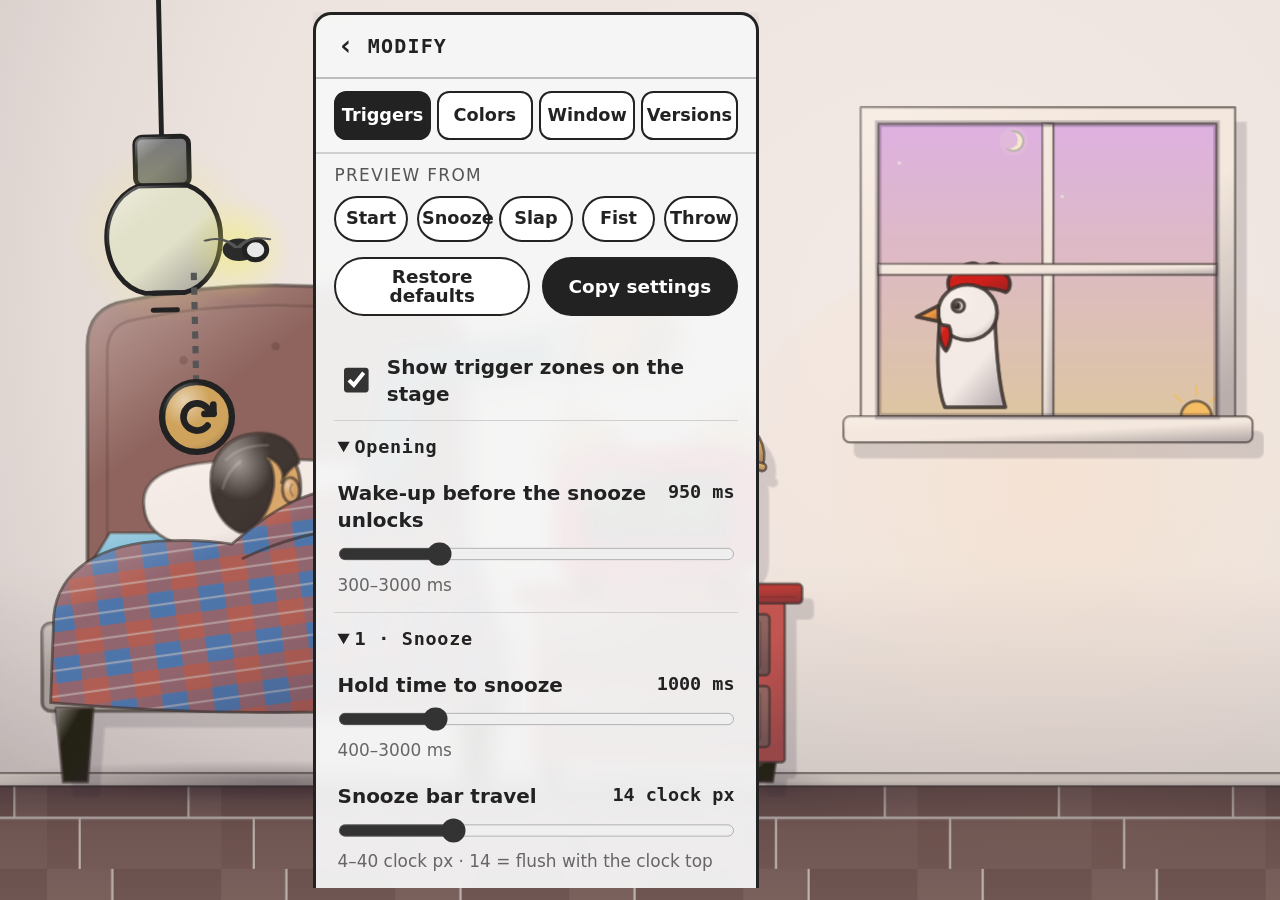
==== index.html @ a4e074bd "Roll-over: blend the blanket into its mirror point by point; head turns instead of collapsing Co-Aut" ====
<!doctype html>
<html lang="en">
<head>
  <meta charset="utf-8">
  <meta name="viewport" content="width=device-width,initial-scale=1,viewport-fit=cover">
  <title>Five More Minutes</title>
  <meta name="description" content="A sequential interaction prototype: snooze it, slap it, punch it, throw it.">
  <script>
    // Stale-copy guard: browsers can keep an old copy of this page for a while after GitHub
    // Pages updates. Ask for the current version (never cached); if this copy is older,
    // reload under a fresh address so the new page and files load.
    (function () {
      var PAGE_V = '20261021a';
      try {
        fetch('version.json', { cache: 'no-store' }).then(function (r) { return r.ok ? r.json() : null; }).then(function (j) {
          if (!j || !j.v || j.v === PAGE_V) return;
          var u = new URL(location.href);
          if (u.searchParams.get('fresh') === j.v) return;           // already tried once
          u.searchParams.set('fresh', j.v);
          location.replace(u.toString());
        }).catch(function () {});
      } catch (e) { /* older browsers: nothing to do */ }
    })();
  </script>
  <link rel="icon" href="assets/img/favicon.svg" type="image/svg+xml">
  <link rel="stylesheet" href="css/style.css?v=20261021a">
</head>
<body>

<main id="room">
  <svg id="stage" viewBox="0 0 1600 900" preserveAspectRatio="xMidYMid meet" aria-labelledby="stageLabel" role="img">
    <title id="stageLabel">A bedroom at night. Someone is asleep next to an alarm clock.</title>
    <defs>
      <!-- grayscale gingham for the blanket -->
      <pattern id="gingham" width="36" height="36" patternUnits="userSpaceOnUse" patternTransform="rotate(-8)">
        <rect class="col-blanket" width="36" height="36" fill="#a9a9a9"/>
        <rect class="col-blanketCheck" width="18" height="36" fill="#8f8f8f" opacity=".55"/>
        <rect class="col-blanketCheck" width="36" height="18" fill="#8f8f8f" opacity=".55"/>
        <path d="M0 9h36M0 27h36" stroke="#c4c4c4" stroke-width="1.5" opacity=".6"/>
      </pattern>
      <pattern id="floorboards" width="160" height="140" patternUnits="userSpaceOnUse">
        <rect class="col-floor" width="160" height="140" fill="#d2d2d2"/>
        <rect x="0" y="0" width="60" height="46" fill="#fff" opacity=".05"/>
        <rect x="60" y="0" width="100" height="46" fill="#000" opacity=".05"/>
        <rect x="0" y="46" width="130" height="47" fill="#000" opacity=".03"/>
        <rect x="130" y="46" width="30" height="47" fill="#fff" opacity=".06"/>
        <rect x="30" y="93" width="130" height="47" fill="#fff" opacity=".04"/>
        <path d="M0 47.5h160M0 94.5h160" stroke="#fff" stroke-opacity=".12" stroke-width="2"/>
        <path d="M0 46h160M0 93h160M60 0v46M130 46v47M30 93v47" class="col-floorLine" stroke="#bcbcbc" stroke-width="3"/>
      </pattern>
      <!-- soft 3D look, kept cheap enough to animate: every shaded shape gets a gradient overlay
           (light from the upper left), and objects cast silhouette shadows (#shadows) -->
      <linearGradient id="shade" x1="0" y1="0" x2=".85" y2="1">
        <stop offset="0" stop-color="#fff" stop-opacity=".42"/>
        <stop offset=".36" stop-color="#fff" stop-opacity="0"/>
        <stop offset=".6" stop-color="#1d1a33" stop-opacity="0"/>
        <stop offset="1" stop-color="#1d1a33" stop-opacity=".3"/>
      </linearGradient>
      <radialGradient id="shadeRound" cx=".36" cy=".3" r=".85" fx=".32" fy=".26">
        <stop offset="0" stop-color="#fff" stop-opacity=".5"/>
        <stop offset=".42" stop-color="#fff" stop-opacity="0"/>
        <stop offset=".72" stop-color="#1d1a33" stop-opacity="0"/>
        <stop offset="1" stop-color="#1d1a33" stop-opacity=".32"/>
      </radialGradient>
      <!-- a shadow is a copy of the object turned into a flat, see-through dark shape -->
      <filter id="sil" x="0" y="0" width="100%" height="100%" color-interpolation-filters="sRGB">
        <feColorMatrix type="matrix" values="0 0 0 0 .11  0 0 0 0 .1  0 0 0 0 .2  0 0 0 .16 0"/>
      </filter>
      <radialGradient id="contactGrad">
        <stop offset="0" stop-color="#0d0b1e" stop-opacity=".42"/>
        <stop offset=".6" stop-color="#0d0b1e" stop-opacity=".16"/>
        <stop offset="1" stop-color="#0d0b1e" stop-opacity="0"/>
      </radialGradient>
      <!-- wall and floor shading -->
      <radialGradient id="wallShade" gradientUnits="userSpaceOnUse" cx="980" cy="330" r="1150">
        <stop offset="0" stop-color="#fff" stop-opacity=".32"/>
        <stop offset=".45" stop-color="#fff" stop-opacity="0"/>
        <stop offset="1" stop-color="#0d0b1e" stop-opacity=".26"/>
      </radialGradient>
      <linearGradient id="wallFoot" gradientUnits="userSpaceOnUse" x1="0" y1="560" x2="0" y2="752">
        <stop offset="0" stop-color="#0d0b1e" stop-opacity="0"/>
        <stop offset="1" stop-color="#0d0b1e" stop-opacity=".14"/>
      </linearGradient>
      <linearGradient id="floorShade" gradientUnits="userSpaceOnUse" x1="0" y1="764" x2="0" y2="1100">
        <stop offset="0" stop-color="#0d0b1e" stop-opacity=".38"/>
        <stop offset=".12" stop-color="#0d0b1e" stop-opacity=".08"/>
        <stop offset=".5" stop-color="#fff" stop-opacity=".08"/>
        <stop offset="1" stop-color="#0d0b1e" stop-opacity=".3"/>
      </linearGradient>
      <radialGradient id="beamGrad" cx=".5" cy=".38" r=".6">
        <stop offset="0" stop-color="#fff" stop-opacity=".55"/>
        <stop offset=".55" stop-color="#fff" stop-opacity=".18"/>
        <stop offset="1" stop-color="#fff" stop-opacity="0"/>
      </radialGradient>
      <!-- pale rim so the black cat reads against the night sky -->
      <filter id="catRim" x="-30%" y="-30%" width="160%" height="160%">
        <feMorphology in="SourceAlpha" operator="dilate" radius="1.8" result="fat"/>
        <feFlood class="col-catRim" flood-color="#d9d9d9"/>
        <feComposite in2="fat" operator="in" result="rim"/>
        <feGaussianBlur in="rim" stdDeviation="2.2" result="glow"/>
        <feMerge><feMergeNode in="glow"/><feMergeNode in="rim"/><feMergeNode in="SourceGraphic"/></feMerge>
      </filter>
      <!-- clock parts (from the Slap study's SVG files), inlined so their colors can be tuned -->
      <g id="clockBodyArt" transform="scale(2)" data-shade="">
        <path class="col-clockFeet" d="M24 80 H38 L36 91 Q35 92 34 92 H28 Q27 92 26 91 Z" fill="#d9d9d9" stroke="#222222" stroke-width="1.5" stroke-linejoin="round"/>
        <path class="col-clockFeet" d="M102 80 H116 L114 91 Q113 92 112 92 H106 Q105 92 104 91 Z" fill="#d9d9d9" stroke="#222222" stroke-width="1.5" stroke-linejoin="round"/>
        <rect class="col-clockBody" x="12" y="8" width="116" height="76" rx="18" fill="#7a7a7a" stroke="#222222" stroke-width="1.5" stroke-linejoin="round"/>
        <rect x="17" y="13" width="106" height="66" rx="14" fill="none" stroke="#000" stroke-opacity=".14" stroke-width="1"/>
        <rect class="col-screen" x="28" y="22" width="84" height="42" rx="5" fill="#2b2b2b" stroke="#222222" stroke-width="1.5" stroke-linejoin="round"/>
        <path d="M31 25 H70 L58 40 H31 Z" fill="#fff" opacity=".07"/>
        <circle cx="20" cy="46" r="1.6" fill="#000" opacity=".18"/><circle cx="120" cy="46" r="1.6" fill="#000" opacity=".18"/>
      </g>
      <g id="bellArt" transform="scale(2)" data-shade="">
        <line x1="28" y1="40" x2="28" y2="14" stroke="#222222" stroke-width="2" stroke-linecap="round"/>
        <circle class="col-bell" cx="28" cy="10" r="3.6" fill="#e2e2e2" stroke="#222222" stroke-width="1.5"/>
        <path class="col-bell" d="M6,40 A22,22 0 0 1 50,40 Z" fill="#e2e2e2" stroke="#222222" stroke-width="1.5" stroke-linejoin="round"/>
        <rect class="col-bell" x="4" y="38" width="48" height="4.5" rx="2.2" fill="#e2e2e2" stroke="#222222" stroke-width="1.5"/>
        <path d="M14 30 A15 15 0 0 1 26 21" fill="none" stroke="#fff" stroke-opacity=".35" stroke-width="2" stroke-linecap="round"/>
      </g>
      <g id="snoozeArt" transform="scale(2)" data-shade="">
        <rect class="col-snooze" x="6" y="5" width="44" height="13" rx="3" fill="#e2e2e2" stroke="#222222" stroke-width="1.5" stroke-linejoin="round"/>
        <line x1="12" y1="9.5" x2="44" y2="9.5" stroke="#ffffff" stroke-width="2" stroke-linecap="round"/>
      </g>
      <linearGradient id="skyGradDawn" x1="0" y1="0" x2="0" y2="1"><stop class="top" offset="0" stop-color="#888"/><stop class="bottom" offset="1" stop-color="#ccc"/></linearGradient>
      <linearGradient id="skyGradDay" x1="0" y1="0" x2="0" y2="1"><stop class="top" offset="0" stop-color="#888"/><stop class="bottom" offset="1" stop-color="#ccc"/></linearGradient>
      <linearGradient id="skyGradSunset" x1="0" y1="0" x2="0" y2="1"><stop class="top" offset="0" stop-color="#888"/><stop class="bottom" offset="1" stop-color="#ccc"/></linearGradient>
      <linearGradient id="skyGradNight" x1="0" y1="0" x2="0" y2="1"><stop class="top" offset="0" stop-color="#888"/><stop class="bottom" offset="1" stop-color="#ccc"/></linearGradient>
      <clipPath id="paneClip"><rect x="0" y="0" width="311" height="269"/></clipPath>
    </defs>

    <g id="shake">
    <g id="cam">
      <!-- room shell -->
      <rect class="col-wall" x="-3000" y="-3000" width="7600" height="3762" fill="#ececec"/>
      <rect x="-3000" y="760" width="7600" height="3000" fill="url(#floorboards)"/>
      <rect class="col-baseboard" data-shade="" x="-3000" y="752" width="7600" height="12" fill="#bdbdbd" stroke="#222" stroke-width="3"/>
      <g id="roomShade" class="look3d" pointer-events="none">
        <rect x="-3000" y="-3000" width="7600" height="3752" fill="url(#wallShade)"/>
        <rect x="-3000" y="560" width="7600" height="192" fill="url(#wallFoot)"/>
        <rect x="-3000" y="764" width="7600" height="3000" fill="url(#floorShade)"/>
        <!-- a soft glow of light from the window on the wall and floor below it (color set per time of day) -->
        <ellipse id="beam" cx="1080" cy="560" rx="330" ry="300" fill="url(#beamGrad)"/>
        <!-- contact shadows on the floor -->
        <ellipse id="bedContact" cx="415" cy="760" rx="215" ry="20" fill="url(#contactGrad)"/>
        <ellipse cx="722" cy="760" rx="165" ry="18" fill="url(#contactGrad)"/>
      </g>
      <!-- shadows cast on the wall: live copies of each object, offset down and to the right -->
      <g id="shadows" class="look3d" pointer-events="none">
        <g transform="translate(10 14)" filter="url(#sil)">
          <use href="#window"/><use href="#bed"/><use href="#nightstand"/><use href="#clock"/><use href="#arm"/><use href="#hand"/><use href="#fist"/><use href="#looseBell"/>
        </g>
      </g>

      <!-- window: four skies stacked, the cast lives inside the pane -->
      <g id="window" transform="translate(900 150)">
        <g transform="translate(24 5)" clip-path="url(#paneClip)">
          <!-- one layer per time of day: gradient, the study's artwork, then drawn extras (js/sky.js) -->
          <g id="skyDawn" data-tod="Dawn">
            <rect width="311" height="269" fill="url(#skyGradDawn)"/>
            <image class="art" href="assets/img/sky-dawn.png" width="311" height="269" preserveAspectRatio="xMidYMid slice"/>
            <g class="cel"></g>
          </g>
          <g id="skyMidday" data-tod="Day" opacity="0">
            <rect width="311" height="269" fill="url(#skyGradDay)"/>
            <image class="art" href="assets/img/sky-midday.png" width="311" height="269" preserveAspectRatio="xMidYMid slice"/>
            <g class="cel"></g>
          </g>
          <g id="skySunset" data-tod="Sunset" opacity="0">
            <rect width="311" height="269" fill="url(#skyGradSunset)"/>
            <image class="art" href="assets/img/sky-sunset.svg" width="311" height="269" preserveAspectRatio="xMidYMid slice"/>
            <g class="cel"></g>
          </g>
          <g id="skyNight" data-tod="Night" opacity="0">
            <rect width="311" height="269" fill="url(#skyGradNight)"/>
            <image class="art" href="assets/img/sky-night.svg" width="311" height="269" preserveAspectRatio="xMidYMid slice"/>
            <g class="cel"></g>
          </g>
          <g id="rooster" data-shade="">
            <!-- traced from the Sticky Snooze Bar rooster (assets/img/rooster.png) so each part can be recolored -->
            <g transform="translate(-55 -151) scale(0.33036)" stroke="#222" stroke-width="10" stroke-linejoin="round" stroke-linecap="round">
              <path class="col-roosterComb" d="M134 112 C116 74 140 48 160 58 C164 30 206 22 222 46 C240 22 288 30 288 64 C304 74 304 104 288 112 C250 96 176 96 134 112 Z" fill="#5e5e5e"/>
              <path class="col-roosterBody" d="M106 180 C98 260 92 370 119 432 L287 432 C270 372 262 300 258 180 Z" fill="#f2f2f2"/>
              <ellipse class="col-roosterBody" cx="182" cy="168" rx="82" ry="77" fill="#f2f2f2"/>
              <path class="col-roosterWattle" d="M104 202 C100 232 108 262 122 275 C136 256 140 226 130 206 Z" fill="#5e5e5e"/>
              <path class="col-roosterBeak" d="M100 150 L40 180 L102 193 Z" fill="#b4b4b4"/>
              <circle class="col-roosterEye" cx="156" cy="150" r="17" stroke-width="7" fill="#ffffff"/>
              <circle class="col-roosterPupil" cx="152" cy="150" r="8" fill="#222222" stroke="none"/>
            </g>
          </g>
          <g id="neighbor" data-shade="">
            <!-- traced from the Slap the Alarm Quiet neighbor (assets/img/neighbor.png) so each part can be recolored -->
            <g transform="translate(-79 -150) scale(0.31653)" stroke="#222" stroke-width="10" stroke-linejoin="round" stroke-linecap="round">
              <rect class="col-nbSkin" x="18" y="70" width="86" height="166" rx="43" transform="rotate(-11 61 153)" fill="#d0d0d0"/>
              <rect class="col-nbSkin" x="392" y="70" width="86" height="166" rx="43" transform="rotate(11 435 153)" fill="#d0d0d0"/>
              <path class="col-nbShirt" d="M92 465 L92 350 C92 300 140 266 200 266 L296 266 C356 266 404 300 404 350 L404 465 Z" fill="#8e8e8e"/>
              <circle class="col-nbSkin" cx="248" cy="151" r="115" fill="#d0d0d0"/>
              <path class="col-nbHair" d="M134 128 C130 40 190 9 249 9 C308 9 368 40 362 128 C330 50 168 50 134 128 Z" fill="#3c3c3c"/>
              <ellipse class="col-nbEyes" cx="208" cy="162" rx="17" ry="13" stroke-width="7" fill="#ffffff"/>
              <ellipse class="col-nbEyes" cx="288" cy="162" rx="17" ry="13" stroke-width="7" fill="#ffffff"/>
              <circle class="col-nbPupils" cx="206" cy="163" r="7" fill="#222222" stroke="none"/>
              <circle class="col-nbPupils" cx="286" cy="163" r="7" fill="#222222" stroke="none"/>
              <ellipse class="col-nbMouth" cx="248" cy="226" rx="13" ry="9" fill="#4a4a4a" stroke="none"/>
              <path d="M184 136 q22 -12 44 -4 M268 132 q22 -8 44 4" fill="none" stroke-width="8"/>
              <path d="M250 172 q-10 22 4 26" fill="none" stroke-width="6" stroke-opacity=".6"/>
            </g>
          </g>
          <g id="cat" filter="url(#catRim)"></g>
          <g id="windowFx"></g>
        </g>
        <!-- painted wooden frame (drawn as vectors so it can be shaded and recolored) -->
        <g id="winFrame" data-shade="">
          <path class="col-windowFrame" fill-rule="evenodd" d="M8 -10 H352 V284 H8 Z M24 5 V274 H335 V5 Z" fill="#f3f0ea" stroke="#222" stroke-width="3" stroke-linejoin="round"/>
          <rect class="col-windowFrame" x="175" y="5" width="10" height="269" fill="#f3f0ea" stroke="#222" stroke-width="3"/>
          <rect class="col-windowFrame" x="24" y="134" width="311" height="10" fill="#f3f0ea" stroke="#222" stroke-width="3"/>
          <rect class="col-windowFrame" x="-8" y="274" width="376" height="24" rx="6" fill="#f3f0ea" stroke="#222" stroke-width="3"/>
        </g>
        <rect x="24" y="5" width="311" height="269" fill="none" stroke="#1d1a33" stroke-opacity=".25" stroke-width="6"/>
      </g>

      <!-- the wall the clock gets thrown into (from Throw the Clock) -->
      <g id="wall">
        <rect class="col-sideWall" x="1460" y="-3000" width="3000" height="6760" fill="#bcbcbc"/>
        <line x1="1466" y1="-3000" x2="1466" y2="3760" stroke="#222" stroke-width="3"/>
        <g id="wallCracks"></g>
      </g>

      <!-- bed, seen end-on: headboard at the back, the sleeper's head on the pillow facing us,
           the mattress running toward the viewer (the blanket is drawn later, in front of the arm) -->
      <g id="bed">
        <path class="col-headboard" data-shade="" d="M282 644 L282 452 Q282 424 310 420 Q415 398 520 420 Q548 424 548 452 L548 644 Z" fill="#8c8c8c" stroke="#222" stroke-width="2.5" stroke-linejoin="round"/>
        <path d="M296 640 L296 456 Q296 436 316 433 Q415 413 514 433 Q534 436 534 456 L534 640" fill="none" stroke="#000" stroke-opacity=".16" stroke-width="2"/>
        <g fill="#000" opacity=".16"><circle cx="350" cy="462" r="3"/><circle cx="415" cy="452" r="3"/><circle cx="480" cy="462" r="3"/><circle cx="382" cy="500" r="3"/><circle cx="448" cy="500" r="3"/></g>
        <path class="col-sheet" data-shade="" d="M298 584 L532 584 L574 652 L256 652 Z" fill="#e2e2e2" stroke="#222" stroke-width="3" stroke-linejoin="round"/>
        <rect class="col-bedBase" data-shade="" x="250" y="648" width="330" height="62" rx="6" fill="#9c9c9c" stroke="#222" stroke-width="2.5"/>
        <rect x="262" y="658" width="306" height="42" rx="3" fill="none" stroke="#000" stroke-opacity=".16" stroke-width="2"/>
        <path class="col-legs" data-shade="" d="M260 708 L286 708 L282 760 L265 760 Z" fill="#7a7a7a" stroke="#222" stroke-width="2.5" stroke-linejoin="round"/>
        <path class="col-legs" data-shade="" d="M544 708 L570 708 L565 760 L548 760 Z" fill="#7a7a7a" stroke="#222" stroke-width="2.5" stroke-linejoin="round"/>
        <path class="col-pillow" data-shade="" d="M322 566 C318 536 360 532 415 532 C470 532 512 536 508 566 C506 594 470 598 415 598 C360 598 324 594 322 566 Z" fill="#f2f2f2" stroke="#222" stroke-width="3"/>
        <!-- the sleeper's head, facing us; after rolling over only the back of the head shows -->
        <!-- the sleeper lies on their side facing the clock, so we see the back and side of the head:
             hair, an ear and the edge of the cheek, no face -->
        <g id="hair" data-shade="">
          <ellipse class="col-skin" cx="400" cy="552" rx="31" ry="34" fill="#d0d0d0" stroke="#222" stroke-width="2.5"/>
          <g id="sleepFace">
            <ellipse class="col-skin" cx="424" cy="557" rx="6" ry="9" fill="#d0d0d0" stroke="#222" stroke-width="2.2"/>
            <path d="M425 553 q-3 4 0 8" fill="none" stroke="#000" stroke-opacity=".25" stroke-width="1.6" stroke-linecap="round"/>
          </g>
          <!-- hair covers the back and top of the head, leaving the cheek and ear on the clock side -->
          <path class="col-hair" d="M386 584 C370 576 366 556 369 540 C373 524 386 515 402 515 C419 515 430 524 431 538 C426 540 420 545 418 551 C422 544 416 534 408 532 C414 540 413 552 410 560 C406 572 398 582 386 584 Z" fill="#2b2b2b" stroke="#222" stroke-width="2.5" stroke-linejoin="round"/>
          <ellipse id="backHair" class="col-hair" cx="400" cy="552" rx="32" ry="35" fill="#2b2b2b" stroke="#222" stroke-width="2.5" opacity="0"/>
          <path d="M380 532 q12 -10 30 -8 M376 552 q4 -12 14 -18" fill="none" stroke="#fff" stroke-opacity=".16" stroke-width="2" stroke-linecap="round"/>
        </g>
      </g>

      <!-- nightstand -->
      <g id="nightstand" data-shade="">
        <path class="col-legs" d="M614 740 L634 740 L630 760 L617 760 Z" fill="#7a7a7a" stroke="#222" stroke-width="2.5" stroke-linejoin="round"/>
        <path class="col-legs" d="M810 740 L830 740 L827 760 L814 760 Z" fill="#7a7a7a" stroke="#222" stroke-width="2.5" stroke-linejoin="round"/>
        <rect class="col-standBody" x="606" y="594" width="232" height="148" rx="3" fill="#8a8a8a" stroke="#222" stroke-width="2.5"/>
        <rect class="col-drawer" x="620" y="606" width="204" height="56" rx="4" fill="#9c9c9c" stroke="#222" stroke-width="2.5"/>
        <rect x="628" y="613" width="188" height="42" rx="2" fill="none" stroke="#000" stroke-opacity=".16" stroke-width="2"/>
        <rect class="col-drawer" x="620" y="672" width="204" height="56" rx="4" fill="#9c9c9c" stroke="#222" stroke-width="2.5"/>
        <rect x="628" y="679" width="188" height="42" rx="2" fill="none" stroke="#000" stroke-opacity=".16" stroke-width="2"/>
        <circle class="col-knob" cx="722" cy="634" r="5" fill="#d9d9d9" stroke="#222" stroke-width="2.5"/>
        <circle class="col-knob" cx="722" cy="700" r="5" fill="#d9d9d9" stroke="#222" stroke-width="2.5"/>
        <rect class="col-standTop" x="590" y="578" width="264" height="18" rx="4" fill="#9a9a9a" stroke="#222" stroke-width="2.5"/>
        <path d="M596 590 H848" fill="none" stroke="#000" stroke-opacity=".14" stroke-width="2"/>
      </g>

      <!-- alarm clock: local origin is the bottom centre, parts in the Slap study's 320x300 layout -->
      <g id="clock">
        <g id="clockRing">
          <g id="lines"><image href="assets/img/ring-lines.png" x="-180" y="-59.5" width="360" height="85"/></g>
        </g>
        <g id="bellL"><use href="#bellArt" x="-56" y="-80"/></g>
        <g id="bellR"><use href="#bellArt" x="-56" y="-80"/></g>
        <g id="bar"><use href="#snoozeArt" x="-56" y="-208"/></g>
        <use href="#clockBodyArt" x="-140" y="-200"/>
        <text id="display" x="0" y="-114" text-anchor="middle" dominant-baseline="central">5:59</text>
        <g id="clockCracks"></g>
      </g>
      <g id="looseBell" opacity="0"><use href="#bellArt" x="-56" y="-80"/></g>

      <!-- the sleeper's arm and hand (hand + fist drawings from Throw the Clock) -->
      <g id="arm">
        <!-- pajama sleeve: a rigid upper arm and forearm hinged at the elbow (js/scene.js). The outline is drawn
             as a wide stroke under the fill so the two segments join without a seam. -->
        <path id="armLine" fill="none" stroke="#222" stroke-width="5" stroke-linejoin="round"/>
        <path id="armShape" class="col-sleeve" fill="#8c8c8c"/>
        <path id="armHi" fill="none" stroke="#fff" stroke-opacity=".2" stroke-linecap="round" class="look3d"/>
        <path id="armCrease" fill="none" stroke="#6f6f6f" stroke-width="2.5" stroke-linecap="round"/>
      </g>
      <g id="hand" data-shade="">
        <!-- back of the right hand reaching to the right, thumb along the top -->
        <g transform="translate(32 40)">
          <g id="fingers">
            <g transform="rotate(-5 36 -15.5)"><path class="col-skin" d="M36 -21.0 L76.0 -20.1 C83.0 -20.1 83.0 -10.9 76.0 -10.9 L36 -10.0 Z" fill="#d0d0d0" stroke="#222" stroke-width="2.5" stroke-linejoin="round"/><path d="M62.7 -18.7 q1.5 3.2 0 6.5" fill="none" stroke="#222" stroke-opacity=".35" stroke-width="1.6" stroke-linecap="round"/></g>
            <g transform="rotate(-1.5 37 -4.5)"><path class="col-skin" d="M37 -10.2 L80.7 -9.3 C88.0 -9.3 88.0 0.3 80.7 0.3 L37 1.2 Z" fill="#d0d0d0" stroke="#222" stroke-width="2.5" stroke-linejoin="round"/><path d="M66.0 -7.9 q1.5 3.4 0 6.8" fill="none" stroke="#222" stroke-opacity=".35" stroke-width="1.6" stroke-linecap="round"/></g>
            <g transform="rotate(2.5 36 6.5)"><path class="col-skin" d="M36 1.0 L77.0 1.9 C84.0 1.9 84.0 11.1 77.0 11.1 L36 12.0 Z" fill="#d0d0d0" stroke="#222" stroke-width="2.5" stroke-linejoin="round"/><path d="M63.3 3.3 q1.5 3.2 0 6.5" fill="none" stroke="#222" stroke-opacity=".35" stroke-width="1.6" stroke-linecap="round"/></g>
            <g transform="rotate(7 34 16)"><path class="col-skin" d="M34 11.0 L66.5 11.8 C73.0 11.8 73.0 20.2 66.5 20.2 L34 21.0 Z" fill="#d0d0d0" stroke="#222" stroke-width="2.5" stroke-linejoin="round"/><path d="M56.0 13.1 q1.5 2.9 0 5.9" fill="none" stroke="#222" stroke-opacity=".35" stroke-width="1.6" stroke-linecap="round"/></g>
          </g>
          <path class="col-skin" d="M-6 -18 C8 -22 28 -24 42 -21 C49 -19 51 -13 50 -5 L50 11 C50 18 46 22 39 23 C26 24 8 21 -6 18 Z" fill="#d0d0d0" stroke="#222" stroke-width="2.5" stroke-linejoin="round"/>
          <path d="M6 -10 Q24 -15 40 -15 M6 1 Q24 -1 42 -4 M6 11 Q24 12 40 7" fill="none" stroke="#222" stroke-opacity=".12" stroke-width="1.4" stroke-linecap="round"/>
          <path class="col-skin" d="M2 -14 C9 -24 21 -28 33 -29 C39 -29.5 41 -24 36 -22 C27 -20 19 -16 14 -9 Z" fill="#d0d0d0" stroke="#222" stroke-width="2.5" stroke-linejoin="round"/>
          <path class="col-cuff" d="M-27 -24 Q-16 -27 -5 -24 Q-2 0 -5 24 Q-16 27 -27 24 Q-30 0 -27 -24 Z" fill="#6f6f6f" stroke="#222" stroke-width="2.5" stroke-linejoin="round"/>
          <path d="M-22 -18 q-2 18 0 36" fill="none" stroke="#fff" stroke-opacity=".18" stroke-width="2" stroke-linecap="round"/>
        </g>
      </g>
      <g id="fist" data-shade="" opacity="0">
        <!-- the same hand curled into a fist: knuckles to the right, thumb wrapped across the front -->
        <g transform="translate(30 32)">
          <path class="col-skin" d="M-6 -23 C10 -28 34 -28 46 -23 C58 -17 61 15 50 22 C38 28 10 27 -6 23 Z" fill="#d0d0d0" stroke="#222" stroke-width="2.5" stroke-linejoin="round"/>
          <path class="col-skin" d="M34 -24 C46 -26 56 -20 57 -12 C58 -6 52 -3 44 -4 Z" fill="#d0d0d0" stroke="#222" stroke-width="2.5" stroke-linejoin="round"/>
          <path class="col-skin" d="M38 -6 C50 -8 59 -3 59 4 C59 10 51 12 43 10 Z" fill="#d0d0d0" stroke="#222" stroke-width="2.5" stroke-linejoin="round"/>
          <path class="col-skin" d="M37 9 C49 8 58 12 57 18 C56 24 48 25 40 22 Z" fill="#d0d0d0" stroke="#222" stroke-width="2.5" stroke-linejoin="round"/>
          <path class="col-skin" d="M6 -8 C18 -13 38 -13 46 -8 C50 -5 48 1 42 1 C30 0 18 1 8 4 Z" fill="#d0d0d0" stroke="#222" stroke-width="2.5" stroke-linejoin="round"/>
          <path d="M14 14 q12 4 26 1" fill="none" stroke="#222" stroke-opacity=".25" stroke-width="1.6" stroke-linecap="round"/>
          <path class="col-cuff" d="M-25 -25 Q-14 -28 -3 -25 Q0 0 -3 25 Q-14 28 -25 25 Q-28 0 -25 -25 Z" fill="#6f6f6f" stroke="#222" stroke-width="2.5" stroke-linejoin="round"/>
          <path d="M-20 -19 q-2 19 0 38" fill="none" stroke="#fff" stroke-opacity=".18" stroke-width="2" stroke-linecap="round"/>
        </g>
      </g>

      <!-- blanket sits in front of the arm so the arm comes out from under the covers -->
      <g id="blanketG">
        <path id="blanket" fill="url(#gingham)" stroke="#222" stroke-width="3" stroke-linejoin="round"/>
        <path id="blanketShade" class="look3d" fill="url(#shade)" pointer-events="none"/>
        <path id="blanketFold" fill="none" stroke="#222" stroke-width="3" stroke-linecap="round"/>
      </g>

      <path id="prickles" fill="none" stroke="#222" stroke-width="2.5" stroke-linecap="round"/>
      <g id="fx"></g>
      <!-- room light: a see-through tint over the whole room, warm at dawn and sunset, cool blue at night -->
      <rect id="roomLight" class="look3d" x="-3000" y="-3000" width="7600" height="6760" fill="#fff" opacity="0" pointer-events="none"/>
    </g>
    </g>
  </svg>

  <!-- invisible target so the sequence can be played from a keyboard -->
  <button id="kbd" class="sr" aria-describedby="hint">Alarm clock</button>
  <p id="hint" class="sr" aria-live="polite"></p>
</main>

<div id="dark" aria-hidden="true"></div>

<!-- reset: a pull-chain bulb with a firefly circling it -->
<button id="bulb" type="button" aria-label="Reset: pull the light chain">
  <svg viewBox="0 0 120 230" aria-hidden="true">
    <defs>
      <radialGradient id="glow"><stop class="col-bulbGlow" offset="0" stop-color="#fff" stop-opacity=".95"/><stop class="col-bulbGlow" offset=".4" stop-color="#f4f4f4" stop-opacity=".55"/><stop class="col-bulbGlow" offset="1" stop-color="#fff" stop-opacity="0"/></radialGradient>
        </defs>
    <g id="bulbSwing">
      <line x1="60" y1="0" x2="60" y2="58" stroke="#222" stroke-width="3"/>
      <rect class="col-socket" data-shade="" x="49" y="56" width="22" height="20" rx="3" fill="#7a7a7a" stroke="#222" stroke-width="3"/>
      <circle id="bulbHalo" cx="60" cy="96" r="38" fill="url(#glow)" opacity=".35"/>
      <path id="bulbGlass" data-shade="" d="M50 76 C30 84 34 116 52 120 L68 120 C86 116 90 84 70 76 Z" fill="#f4f4f4" stroke="#222" stroke-width="3" stroke-linejoin="round"/>
      <path d="M55 120 h10 M55 127 h10" stroke="#222" stroke-width="3" stroke-linecap="round"/>
      <g id="chain">
        <path id="chainLine" class="col-chain" d="M72 112 L72 176" stroke="#555" stroke-width="2.5" stroke-dasharray="3 3"/>
        <g id="chainBead">
          <circle class="col-resetTag" data-shade="" cx="72" cy="187" r="11" fill="#fff" stroke="#222" stroke-width="2"/>
          <!-- reset arrow: the common "rotate" icon (open circle + chevron), centred inside the tag's rim -->
          <g id="resetArrow" transform="translate(66.3 181.3) scale(0.475)" fill="none" stroke="#222" stroke-width="4.4" stroke-linecap="round" stroke-linejoin="round">
            <path d="M18.9 17.8 A9 9 0 1 1 18.4 5.6 L23 10"/>
            <path d="M23 4 L23 10 L17 10"/>
          </g>
        </g>
      </g>
    </g>
    <g id="firefly">
      <circle id="flyGlow" r="16" fill="url(#glow)" opacity=".5"/>
      <ellipse class="col-firefly" rx="5" ry="3.4" fill="#2b2b2b"/>
      <ellipse id="flyTail" cx="-5" rx="3.4" ry="3" fill="#f2f2f2" stroke="#222" stroke-width="1.5"/>
      <path id="flyWings" d="M0 -2 q-3 -9 -9 -6 M1 -2 q4 -9 9 -5" fill="none" class="col-wings" stroke="#555" stroke-width="1.5" stroke-linecap="round"/>
    </g>
  </svg>
</button>

<script src="js/config.js?v=20261021a"></script>
<script src="js/audio.js?v=20261021a"></script>
<script src="js/scene.js?v=20261021a"></script>
<script src="js/look.js?v=20261021a"></script>
<script src="js/rounds.js?v=20261021a"></script>
<script src="js/main.js?v=20261021a"></script>
<script src="js/sky.js?v=20261021a"></script>
<script src="js/versions.js?v=20261021a"></script>
<script src="js/panel.js?v=20261021a"></script>
</body>
</html>
---- css/style.css ----
/* Layout: one full-bleed grayscale bedroom stage, letterboxed to 16:9. The reset bulb hangs
   from the top-left corner. Single light grayscale look, kept from all four studies. */
:root {
  --bulbH: clamp(195px, 39vh, 480px);
  --ground: #d6d6d6;
  --ink: #222222;
  --room: #ececec;
  color-scheme: light;
}

html, body { height: 100%; margin: 0; }
body {
  background: var(--ground);
  color: var(--ink);
  overflow: hidden;
  font-family: ui-sans-serif, system-ui, -apple-system, sans-serif;
  -webkit-user-select: none;
  user-select: none;
  -webkit-touch-callout: none;
}

#room { position: fixed; inset: 0; display: grid; place-items: center; }
#stage {
  display: block;
  width: 100%;
  height: 100%;
  touch-action: none;
  -webkit-tap-highlight-color: transparent;
}
#stage image { pointer-events: none; }

#display {
  font-family: ui-monospace, Menlo, Consolas, monospace;
  font-weight: 700;
  font-size: 52px;
  letter-spacing: 2px;
  fill: #cfcfcf;
}
#fx text, #windowFx text { font-family: ui-monospace, Menlo, Consolas, monospace; font-weight: 700; }

/* blackout used by the reset bulb */
#dark {
  position: fixed; inset: 0;
  background: #0b0b0b;
  opacity: 0;
  pointer-events: none;
  z-index: 5;
}

/* reset: pull-chain bulb, top-left corner, above the blackout so the firefly can flash in the dark */
#bulb {
  position: fixed;
  top: 0;
  left: max(12px, env(safe-area-inset-left, 0px));
  /* scales with the screen like the room does (about 281 px tall on a 720 px-high window) */
  /* --bulbS / --bulbK come from the Reset light sliders (size, and extra height for a longer chain) */
  height: calc(var(--bulbH) * var(--bulbK, 1));
  width: calc(var(--bulbH) * var(--bulbS, 1) * 120 / 230);
  padding: 0;
  border: 0;
  background: none;
  cursor: grab;
  z-index: 6;
  touch-action: none;
  -webkit-tap-highlight-color: transparent;
}
#bulb:active { cursor: grabbing; }
#bulb svg { width: 100%; height: 100%; overflow: visible; display: block; }
#bulb:focus-visible { outline: 3px solid var(--ink); outline-offset: 2px; border-radius: 8px; }

.sr {
  position: absolute !important;
  width: 1px; height: 1px;
  margin: -1px; padding: 0; border: 0;
  overflow: hidden;
  clip: rect(0 0 0 0);
  white-space: nowrap;
}
#kbd:focus-visible + #hint { outline: none; }

@media (max-width: 600px) {
  :root { --bulbH: clamp(165px, 36vh, 285px); }
}

/* ---------- Tools window: at the top, just right of the reset bulb ---------- */
#dock {
  position: fixed;
  left: calc(max(12px, env(safe-area-inset-left, 0px)) + var(--bulbH) * var(--bulbS, 1) * 120 / 230 + 8px);
  top: 12px;
  z-index: 4;
  width: min(calc(290px * var(--ui, 1)), calc(100vw - 24px));
  max-height: calc(100dvh - 24px);
  overflow-y: auto;
  overscroll-behavior: contain;
  display: flex;
  flex-direction: column;
  align-items: flex-start;
  gap: 10px;
  pointer-events: none;
}
.tpanel {
  pointer-events: auto;
  flex: none;
  width: 100%;
  box-sizing: border-box;
  display: flex;
  flex-direction: column;
  background: rgba(246, 246, 246, .94);
  border: 2px solid var(--ink);
  border-radius: 12px;
  box-shadow: 0 6px 20px rgba(0, 0, 0, .18);
  font: 13px/1.35 ui-sans-serif, system-ui, -apple-system, sans-serif;
  color: var(--ink);
  -webkit-user-select: text;
  user-select: text;
  -webkit-backdrop-filter: blur(6px);
  backdrop-filter: blur(6px);
}
/* scaled as a whole with the screen (--ui is set in js/panel.js) */
#tools { width: 290px; zoom: var(--ui, 1); }
#tools.closed { width: auto; }
.tpanel.closed { width: auto; }
.tpanel.closed .panelBody { display: none; }
.panelToggle {
  display: flex; align-items: center; gap: 8px;
  min-height: 40px;
  padding: 8px 14px;
  border: 0; background: none;
  font: 700 13px/1 ui-monospace, Menlo, Consolas, monospace;
  letter-spacing: .06em; text-transform: uppercase;
  color: var(--ink); cursor: pointer; text-align: left;
}
.panelToggle .chev { display: inline-block; font-size: 18px; transition: transform .2s; }
.tpanel.closed .panelToggle .chev { transform: rotate(180deg); }
.panelToggle:focus-visible, .tpanel button:focus-visible, .tpanel select:focus-visible, .tpanel input:focus-visible, .tpanel summary:focus-visible {
  outline: 2px solid var(--ink); outline-offset: 2px;
}
.panelBody { padding: 0 12px 12px; border-top: 1.5px solid #bdbdbd; overscroll-behavior: contain; }
/* one Tools window: a row of tabs (sticks to the top while the window scrolls), then the selected panel */
.tpanel .toolTabs {
  position: sticky; top: 0; z-index: 1;
  display: flex; gap: 4px; margin: 0 -12px 6px; padding: 8px 12px;
  background: rgba(246, 246, 246, .97); border-bottom: 1.5px solid #d0d0d0;
}
.tpanel .toolTabs button {
  flex: 1 1 0; min-width: 0; min-height: 32px; padding: 4px 2px;
  border: 1.5px solid var(--ink); border-radius: 8px; background: #fff; color: var(--ink);
  font: 600 11.5px ui-sans-serif, system-ui, sans-serif; cursor: pointer;
  overflow: hidden; text-overflow: ellipsis; white-space: nowrap;
}
.tpanel .toolTabs button:hover { background: #e4e4e4; }
.tpanel .toolTabs button.on { background: var(--ink); color: #fff; }
.tpanel .tpane[hidden] { display: none; }
.tpanel .actions { display: flex; gap: 8px; margin-top: 10px; }
.tpanel button.act, .tpanel .jump button {
  flex: 1;
  min-height: 34px;
  border: 1.5px solid var(--ink); border-radius: 999px;
  background: #fff; color: var(--ink);
  font: 600 12px/1 ui-sans-serif, system-ui, sans-serif;
  cursor: pointer; padding: 6px 10px;
}
.tpanel button.act.primary { background: var(--ink); color: #fff; }
.tpanel button.act:hover, .tpanel .jump button:hover { background: #e4e4e4; }
.tpanel button.act.primary:hover { background: #444; }
.tpanel .status { min-height: 1.35em; margin: 6px 2px 0; font-size: 12px; color: #444; }
.tpanel .jump { display: flex; flex-wrap: wrap; gap: 6px; align-items: center; margin: 4px 0 6px; }
.tpanel .jumpLabel { width: 100%; font-size: 11px; text-transform: uppercase; letter-spacing: .08em; color: #555; }
.tpanel .jump button { flex: 1 1 0; min-width: 0; min-height: 30px; padding: 4px 2px; font-size: 11.5px; }
.tpanel details { border-top: 1px solid #d0d0d0; padding: 2px 0; }
.tpanel summary {
  cursor: pointer; padding: 8px 2px; list-style-position: inside;
  font: 700 12px/1.2 ui-monospace, Menlo, Consolas, monospace; letter-spacing: .04em;
}
.tpanel .row { display: grid; gap: 3px; padding: 6px 2px 8px; }
.tpanel .row label { display: flex; justify-content: space-between; gap: 8px; font-weight: 600; }
.tpanel .row output { font: 600 12px/1.35 ui-monospace, Menlo, Consolas, monospace; white-space: nowrap; }
.tpanel .row small { color: #666; font-size: 11px; }
.tpanel input[type=range] { width: 100%; accent-color: #333; margin: 2px 0; }
.tpanel .easeRow { display: flex; align-items: center; gap: 8px; }
.tpanel select {
  flex: 1; min-height: 32px;
  border: 1.5px solid var(--ink); border-radius: 8px; background: #fff; color: var(--ink);
  font: 13px ui-sans-serif, system-ui, sans-serif; padding: 4px 6px;
}
.tpanel svg.curve { width: 60px; height: 36px; flex: none; background: #fff; border: 1px solid #c8c8c8; border-radius: 6px; }
.tpanel svg.curve path { fill: none; stroke: var(--ink); stroke-width: 2; stroke-linecap: round; stroke-linejoin: round; }
.tpanel svg.curve path.guide { stroke: #d6d6d6; stroke-width: 1; stroke-dasharray: 2 2; }
.tpanel .note { margin: 10px 2px 0; font-size: 11.5px; color: #555; }
.tpanel .copyBox { width: 100%; height: 120px; margin-top: 8px; font: 11px ui-monospace, Menlo, monospace; box-sizing: border-box; }

/* narrow screens: no room beside the bulb, so the window sits below it */
@media (max-width: 700px) {
  #dock {
    left: max(12px, env(safe-area-inset-left, 0px));
    top: calc(var(--bulbH) * var(--bulbK, 1) + 12px);
    max-height: calc(100dvh - var(--bulbH) * var(--bulbK, 1) - 24px);
  }
}
.tpanel .check { display: flex; align-items: center; gap: 8px; margin: 2px 2px 8px; font-weight: 600; cursor: pointer; }
.tpanel .check input { width: 18px; height: 18px; accent-color: #333; }
.tpanel .colorRow { display: flex; align-items: center; justify-content: space-between; gap: 10px; padding: 5px 2px; }
.tpanel .colorRow label { flex: 1; font-weight: 600; }
.tpanel .colorRow output { font: 600 12px ui-monospace, Menlo, Consolas, monospace; }
.tpanel input[type=color] { width: 44px; height: 30px; padding: 2px; border: 1.5px solid var(--ink); border-radius: 8px; background: #fff; cursor: pointer; }

/* ---------- component colors (values come from js/config.js; tuned live by the color panel) ---------- */
body { background: var(--colPage, #d6d6d6); }
#stage .col-wall { fill: var(--colWall); }
#stage .col-sideWall { fill: var(--colSideWall); }
#stage .col-floor { fill: var(--colFloor); }
#stage .col-floorLine { stroke: var(--colFloorLine); }
#stage .col-baseboard { fill: var(--colBaseboard); }
#stage .col-windowFrame { fill: var(--colWindowFrame); }
#stage [stroke="#222"], #stage [stroke="#222222"] { stroke: var(--colInk); }
#stage text[fill="#222"], #stage text[fill="#1c1c1c"] { fill: var(--colInk); }
#stage .col-headboard { fill: var(--colHeadboard); }
#stage .col-bedBase { fill: var(--colBedBase); }
#stage .col-sheet { fill: var(--colSheet); }
#stage .col-pillow { fill: var(--colPillow); }
#stage .col-blanket { fill: var(--colBlanket); }
#stage .col-blanketCheck { fill: var(--colBlanketCheck); }
#stage .col-legs { fill: var(--colLegs); }
#stage .col-hair { fill: var(--colHair); }
#stage .col-sleeve { fill: var(--colSleeve); }
#stage .col-skin { fill: var(--colSkin); }
#stage .col-cuff { fill: var(--colCuff); }
#stage .col-standTop { fill: var(--colStandTop); }
#stage .col-standBody { fill: var(--colStandBody); }
#stage .col-drawer { fill: var(--colDrawer); }
#stage .col-knob { fill: var(--colKnob); }
#stage .col-clockBody { fill: var(--colClockBody); }
#stage .col-clockFeet { fill: var(--colClockFeet); }
#stage .col-screen { fill: var(--colScreen); }
#stage #display { fill: var(--colDigits); }
#stage .col-bell { fill: var(--colBell); }
#stage .col-snooze { fill: var(--colSnooze); }
#stage .col-catRim { flood-color: var(--colCatRim); }

/* ---------- color panel: item menu + full-spectrum picker ---------- */
.tpanel .itemRow { display: flex; gap: 6px; align-items: center; margin: 8px 0; }
.tpanel .itemRow select { flex: 1; min-width: 0; }
.tpanel button.step {
  width: 32px; height: 32px; flex: none; padding: 0;
  border: 1.5px solid var(--ink); border-radius: 8px; background: #fff; color: var(--ink);
  font: 700 18px/1 ui-sans-serif, system-ui, sans-serif; cursor: pointer;
}
.tpanel button.step:hover { background: #e4e4e4; }
.tpanel .pickRow { display: flex; gap: 6px; align-items: center; margin-bottom: 8px; }
.tpanel .itemSwatch { width: 30px; height: 30px; flex: none; border: 1.5px solid var(--ink); border-radius: 8px; }
.tpanel .hexIn {
  width: 78px; min-height: 30px; box-sizing: border-box; padding: 4px 6px;
  border: 1.5px solid var(--ink); border-radius: 8px; background: #fff; color: var(--ink);
  font: 600 12px ui-monospace, Menlo, Consolas, monospace;
}
.tpanel .nativePick { width: 34px; height: 30px; flex: none; padding: 2px; border: 1.5px solid var(--ink); border-radius: 8px; background: #fff; cursor: pointer; }
.tpanel button.act.small { flex: 1; min-height: 30px; font-size: 11px; padding: 4px 6px; }
.tpanel .svBox, .tpanel .hueBar { position: relative; border: 1.5px solid var(--ink); border-radius: 8px; cursor: crosshair; touch-action: none; }
.tpanel .svBox { height: 130px; margin-bottom: 8px; }
.tpanel .hueBar {
  height: 18px; margin-bottom: 10px; cursor: ew-resize;
  background: linear-gradient(to right, #f00 0%, #ff0 16.66%, #0f0 33.33%, #0ff 50%, #00f 66.66%, #f0f 83.33%, #f00 100%);
}
.tpanel .svBox .knob, .tpanel .hueBar .knob {
  position: absolute; width: 14px; height: 14px; border-radius: 50%;
  border: 2px solid #fff; box-shadow: 0 0 0 1.5px #222; transform: translate(-50%, -50%); pointer-events: none;
}
.tpanel .hueBar .knob { top: 50%; background: transparent; }
.tpanel .svBox:focus-visible, .tpanel .hueBar:focus-visible { outline: 2px solid var(--ink); outline-offset: 2px; }
.tpanel .swatches { display: grid; grid-template-columns: repeat(9, 1fr); gap: 5px; margin-bottom: 4px; }
.tpanel .sw { aspect-ratio: 1; min-height: 22px; padding: 0; border: 1.5px solid var(--ink); border-radius: 6px; cursor: pointer; }
.tpanel .sw:hover { transform: scale(1.12); }

/* ---------- window panel ---------- */
.tpanel .todTabs { display: grid; grid-template-columns: repeat(4, 1fr); gap: 4px; margin: 4px 0 8px; }
.tpanel .todTabs button {
  min-height: 32px; border: 1.5px solid var(--ink); border-radius: 8px; background: #fff; color: var(--ink);
  font: 600 12px ui-sans-serif, system-ui, sans-serif; cursor: pointer;
}
.tpanel .todTabs button.on { background: var(--ink); color: #fff; }
.tpanel .row select { width: 100%; min-height: 32px; }
.tpanel p.jumpLabel { margin: 10px 0 4px; }

/* window sky extras: a comet now and then, a few twinkling stars */
#window .comet { animation: cometFly 9s linear infinite; }
@keyframes cometFly {
  0% { transform: translate(-60px, 24px); opacity: 0; }
  4% { opacity: 1; }
  40% { transform: translate(380px, 150px); opacity: 1; }
  44%, 100% { transform: translate(380px, 150px); opacity: 0; }
}
#window .twk { animation: twinkle 2.4s ease-in-out infinite alternate; }
@keyframes twinkle { from { opacity: 1; } to { opacity: .25; } }
@media (prefers-reduced-motion: reduce) {
  #window .comet { animation-duration: 18s; }
  #window .twk { animation: none; }
}

/* ---------- versions panel ---------- */
.tpanel .verSave { display: flex; gap: 6px; margin: 4px 0 2px; }
.tpanel .verName {
  flex: 1; min-width: 0; min-height: 32px; box-sizing: border-box; padding: 4px 8px;
  border: 1.5px solid var(--ink); border-radius: 8px; background: #fff; color: var(--ink); font: 13px ui-sans-serif, system-ui, sans-serif;
}
.tpanel .verSave .act { flex: none; }
.tpanel .verList { list-style: none; margin: 4px 0 0; padding: 0; max-height: 220px; overflow-y: auto; }
.tpanel .verList li { display: flex; align-items: center; gap: 6px; padding: 6px 2px; border-top: 1px solid #d6d6d6; }
.tpanel .verList li.empty { color: #666; font-size: 12px; border: 0; }
.tpanel .verInfo { flex: 1; min-width: 0; display: grid; }
.tpanel .verInfo strong { font-size: 12.5px; overflow: hidden; text-overflow: ellipsis; white-space: nowrap; }
.tpanel .verInfo small { color: #666; font-size: 11px; }
.tpanel .verList li.auto strong { font-weight: 500; color: #444; }
.tpanel .verList .act.small { flex: none; }
.tpanel button.step.del { width: 28px; height: 28px; font-size: 16px; }
.tpanel button.act.copyAll { width: 100%; margin-top: 8px; }

/* ---------- soft 3D look (toggle: "Soft 3D shading" in the Window tab) ---------- */
/* finer, softer outlines: the ink still takes its color from the Colors tab */
#stage.soft [stroke-width="3"], #bulb [stroke-width="3"] { stroke-width: 2px; }
#stage.soft [stroke="#222"]:not([stroke-opacity]), #stage.soft [stroke="#222222"]:not([stroke-opacity]) { stroke-opacity: .62; }
#stage.flat .look3d, body.flat #bulb .look3d { display: none; }
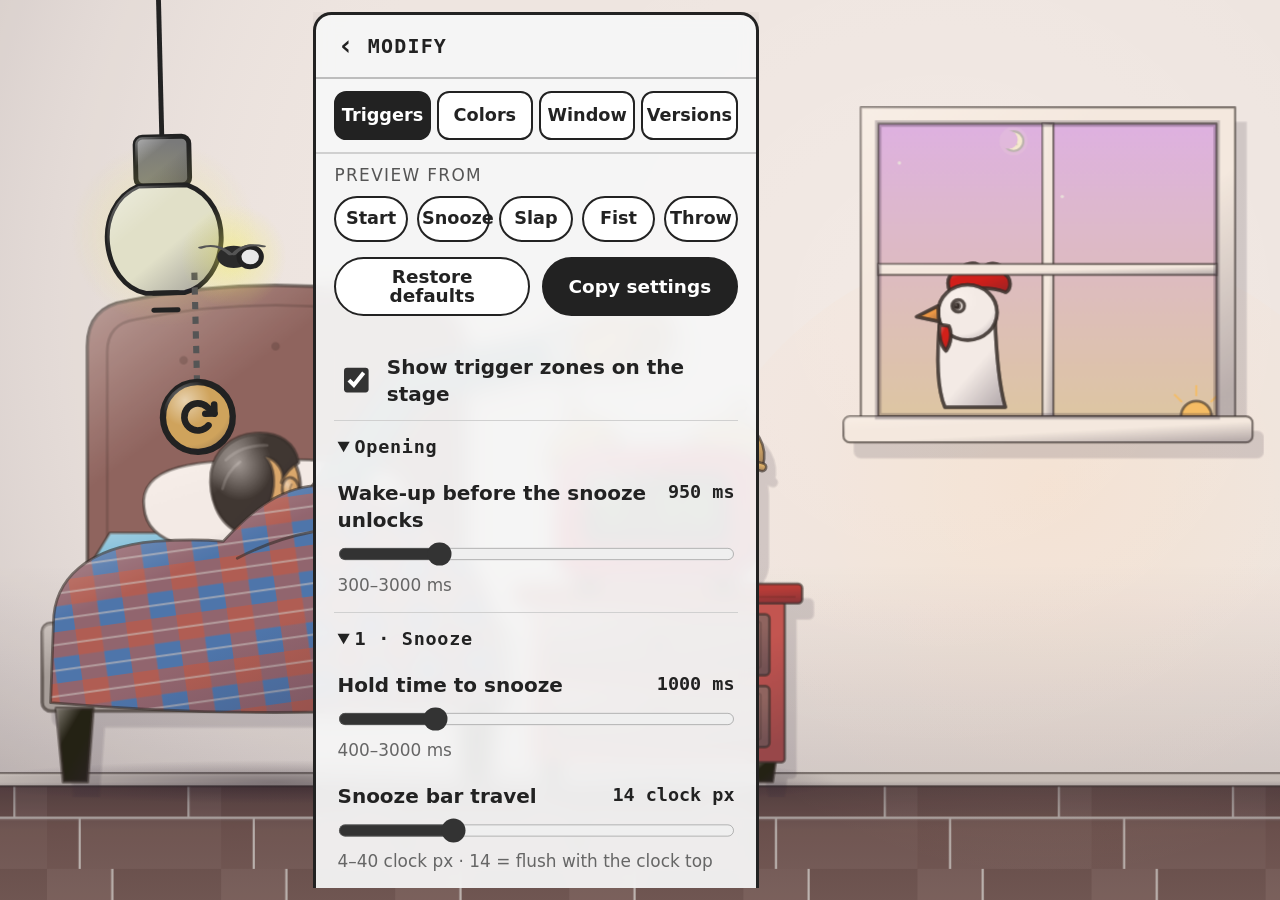
==== commit 21bc5fe3: "Shoulder and blanket mound moved in beside the head Co-Authored-By: Claude Opus 5.5 <noreply@anthrop" ====
--- a/index.html
+++ b/index.html
@@ -10,7 +10,7 @@
     // Pages updates. Ask for the current version (never cached); if this copy is older,
     // reload under a fresh address so the new page and files load.
     (function () {
-      var PAGE_V = '20261021a';
+      var PAGE_V = '20261021b';
       try {
         fetch('version.json', { cache: 'no-store' }).then(function (r) { return r.ok ? r.json() : null; }).then(function (j) {
           if (!j || !j.v || j.v === PAGE_V) return;
@@ -23,7 +23,7 @@
     })();
   </script>
   <link rel="icon" href="assets/img/favicon.svg" type="image/svg+xml">
-  <link rel="stylesheet" href="css/style.css?v=20261021a">
+  <link rel="stylesheet" href="css/style.css?v=20261021b">
 </head>
 <body>
 
@@ -375,14 +375,14 @@
   </svg>
 </button>
 
-<script src="js/config.js?v=20261021a"></script>
-<script src="js/audio.js?v=20261021a"></script>
-<script src="js/scene.js?v=20261021a"></script>
-<script src="js/look.js?v=20261021a"></script>
-<script src="js/rounds.js?v=20261021a"></script>
-<script src="js/main.js?v=20261021a"></script>
-<script src="js/sky.js?v=20261021a"></script>
-<script src="js/versions.js?v=20261021a"></script>
-<script src="js/panel.js?v=20261021a"></script>
+<script src="js/config.js?v=20261021b"></script>
+<script src="js/audio.js?v=20261021b"></script>
+<script src="js/scene.js?v=20261021b"></script>
+<script src="js/look.js?v=20261021b"></script>
+<script src="js/rounds.js?v=20261021b"></script>
+<script src="js/main.js?v=20261021b"></script>
+<script src="js/sky.js?v=20261021b"></script>
+<script src="js/versions.js?v=20261021b"></script>
+<script src="js/panel.js?v=20261021b"></script>
 </body>
 </html>
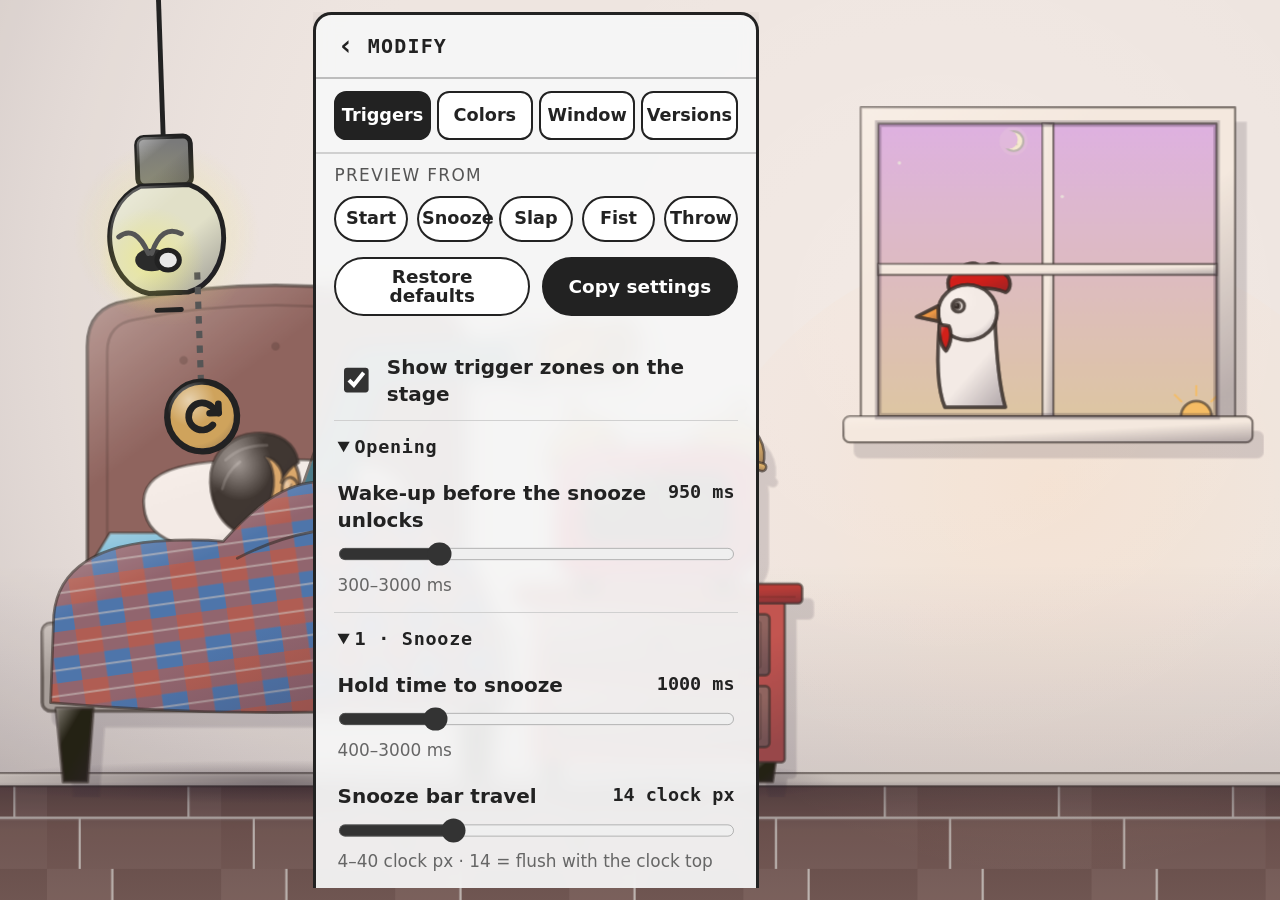
==== commit 573445ca: "Hand follows the forearm, with the wrist bending toward each step's pose The hand's angle is now the" ====
--- a/index.html
+++ b/index.html
@@ -10,7 +10,7 @@
     // Pages updates. Ask for the current version (never cached); if this copy is older,
     // reload under a fresh address so the new page and files load.
     (function () {
-      var PAGE_V = '20261021b';
+      var PAGE_V = '20261021c';
       try {
         fetch('version.json', { cache: 'no-store' }).then(function (r) { return r.ok ? r.json() : null; }).then(function (j) {
           if (!j || !j.v || j.v === PAGE_V) return;
@@ -23,7 +23,7 @@
     })();
   </script>
   <link rel="icon" href="assets/img/favicon.svg" type="image/svg+xml">
-  <link rel="stylesheet" href="css/style.css?v=20261021b">
+  <link rel="stylesheet" href="css/style.css?v=20261021c">
 </head>
 <body>
 
@@ -375,14 +375,14 @@
   </svg>
 </button>
 
-<script src="js/config.js?v=20261021b"></script>
-<script src="js/audio.js?v=20261021b"></script>
-<script src="js/scene.js?v=20261021b"></script>
-<script src="js/look.js?v=20261021b"></script>
-<script src="js/rounds.js?v=20261021b"></script>
-<script src="js/main.js?v=20261021b"></script>
-<script src="js/sky.js?v=20261021b"></script>
-<script src="js/versions.js?v=20261021b"></script>
-<script src="js/panel.js?v=20261021b"></script>
+<script src="js/config.js?v=20261021c"></script>
+<script src="js/audio.js?v=20261021c"></script>
+<script src="js/scene.js?v=20261021c"></script>
+<script src="js/look.js?v=20261021c"></script>
+<script src="js/rounds.js?v=20261021c"></script>
+<script src="js/main.js?v=20261021c"></script>
+<script src="js/sky.js?v=20261021c"></script>
+<script src="js/versions.js?v=20261021c"></script>
+<script src="js/panel.js?v=20261021c"></script>
 </body>
 </html>
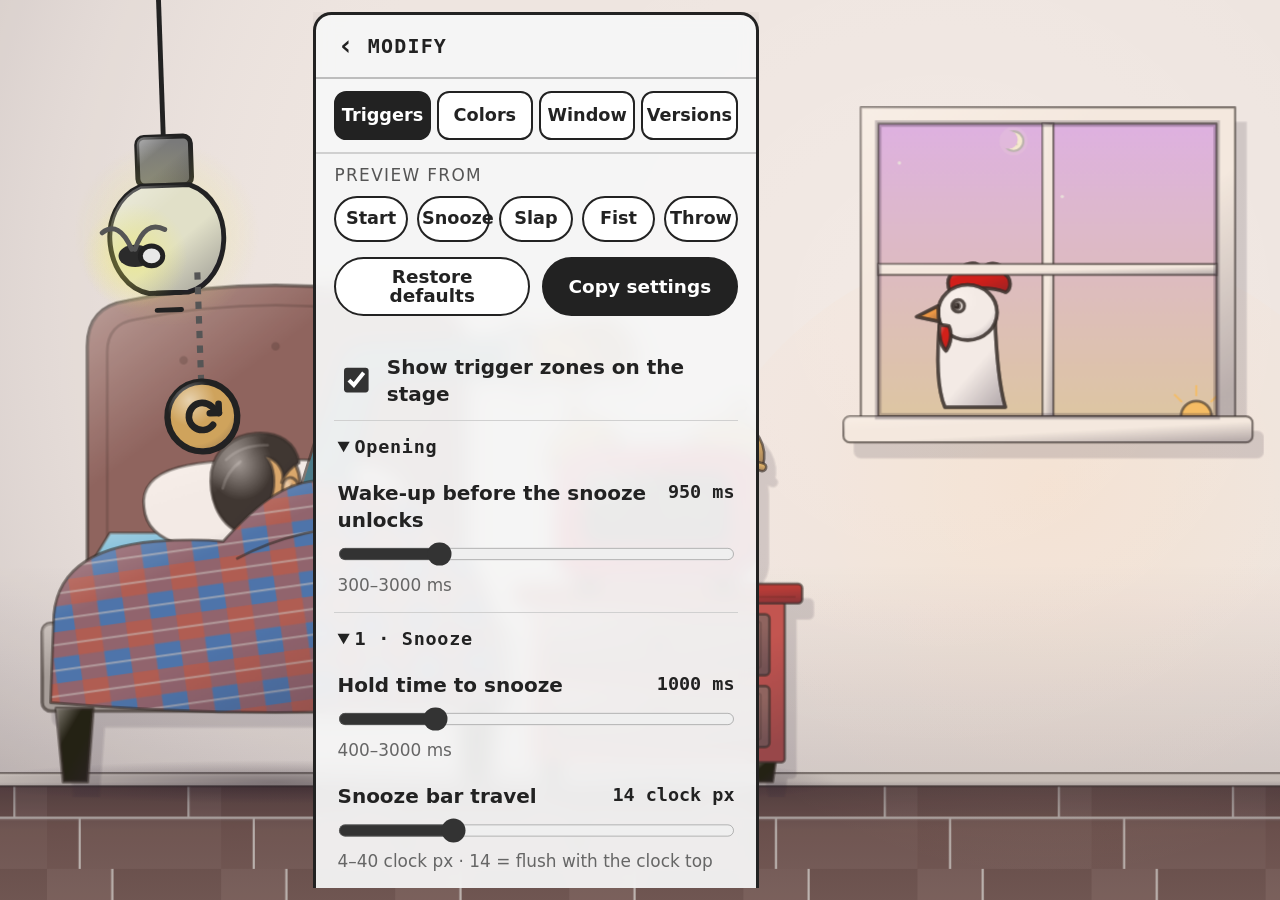
==== commit c1532c03: "Flip the hand and fist so the thumb is on the near side (the correct hand) Co-Authored-By: Claude Op" ====
--- a/index.html
+++ b/index.html
@@ -10,7 +10,7 @@
     // Pages updates. Ask for the current version (never cached); if this copy is older,
     // reload under a fresh address so the new page and files load.
     (function () {
-      var PAGE_V = '20261021c';
+      var PAGE_V = '20261021d';
       try {
         fetch('version.json', { cache: 'no-store' }).then(function (r) { return r.ok ? r.json() : null; }).then(function (j) {
           if (!j || !j.v || j.v === PAGE_V) return;
@@ -23,7 +23,7 @@
     })();
   </script>
   <link rel="icon" href="assets/img/favicon.svg" type="image/svg+xml">
-  <link rel="stylesheet" href="css/style.css?v=20261021c">
+  <link rel="stylesheet" href="css/style.css?v=20261021d">
 </head>
 <body>
 
@@ -291,8 +291,9 @@
         <path id="armCrease" fill="none" stroke="#6f6f6f" stroke-width="2.5" stroke-linecap="round"/>
       </g>
       <g id="hand" data-shade="">
-        <!-- back of the right hand reaching to the right, thumb along the top -->
-        <g transform="translate(32 40)">
+        <!-- the reaching hand, thumb on the near (lower) side so it reads as the sleeper's top hand;
+             drawn thumb-up and flipped here -->
+        <g transform="translate(32 40) scale(1 -1)">
           <g id="fingers">
             <g transform="rotate(-5 36 -15.5)"><path class="col-skin" d="M36 -21.0 L76.0 -20.1 C83.0 -20.1 83.0 -10.9 76.0 -10.9 L36 -10.0 Z" fill="#d0d0d0" stroke="#222" stroke-width="2.5" stroke-linejoin="round"/><path d="M62.7 -18.7 q1.5 3.2 0 6.5" fill="none" stroke="#222" stroke-opacity=".35" stroke-width="1.6" stroke-linecap="round"/></g>
             <g transform="rotate(-1.5 37 -4.5)"><path class="col-skin" d="M37 -10.2 L80.7 -9.3 C88.0 -9.3 88.0 0.3 80.7 0.3 L37 1.2 Z" fill="#d0d0d0" stroke="#222" stroke-width="2.5" stroke-linejoin="round"/><path d="M66.0 -7.9 q1.5 3.4 0 6.8" fill="none" stroke="#222" stroke-opacity=".35" stroke-width="1.6" stroke-linecap="round"/></g>
@@ -307,8 +308,8 @@
         </g>
       </g>
       <g id="fist" data-shade="" opacity="0">
-        <!-- the same hand curled into a fist: knuckles to the right, thumb wrapped across the front -->
-        <g transform="translate(30 32)">
+        <!-- the same hand curled into a fist: knuckles to the right, thumb wrapped across the front (flipped to match) -->
+        <g transform="translate(30 32) scale(1 -1)">
           <path class="col-skin" d="M-6 -23 C10 -28 34 -28 46 -23 C58 -17 61 15 50 22 C38 28 10 27 -6 23 Z" fill="#d0d0d0" stroke="#222" stroke-width="2.5" stroke-linejoin="round"/>
           <path class="col-skin" d="M34 -24 C46 -26 56 -20 57 -12 C58 -6 52 -3 44 -4 Z" fill="#d0d0d0" stroke="#222" stroke-width="2.5" stroke-linejoin="round"/>
           <path class="col-skin" d="M38 -6 C50 -8 59 -3 59 4 C59 10 51 12 43 10 Z" fill="#d0d0d0" stroke="#222" stroke-width="2.5" stroke-linejoin="round"/>
@@ -375,14 +376,14 @@
   </svg>
 </button>
 
-<script src="js/config.js?v=20261021c"></script>
-<script src="js/audio.js?v=20261021c"></script>
-<script src="js/scene.js?v=20261021c"></script>
-<script src="js/look.js?v=20261021c"></script>
-<script src="js/rounds.js?v=20261021c"></script>
-<script src="js/main.js?v=20261021c"></script>
-<script src="js/sky.js?v=20261021c"></script>
-<script src="js/versions.js?v=20261021c"></script>
-<script src="js/panel.js?v=20261021c"></script>
+<script src="js/config.js?v=20261021d"></script>
+<script src="js/audio.js?v=20261021d"></script>
+<script src="js/scene.js?v=20261021d"></script>
+<script src="js/look.js?v=20261021d"></script>
+<script src="js/rounds.js?v=20261021d"></script>
+<script src="js/main.js?v=20261021d"></script>
+<script src="js/sky.js?v=20261021d"></script>
+<script src="js/versions.js?v=20261021d"></script>
+<script src="js/panel.js?v=20261021d"></script>
 </body>
 </html>
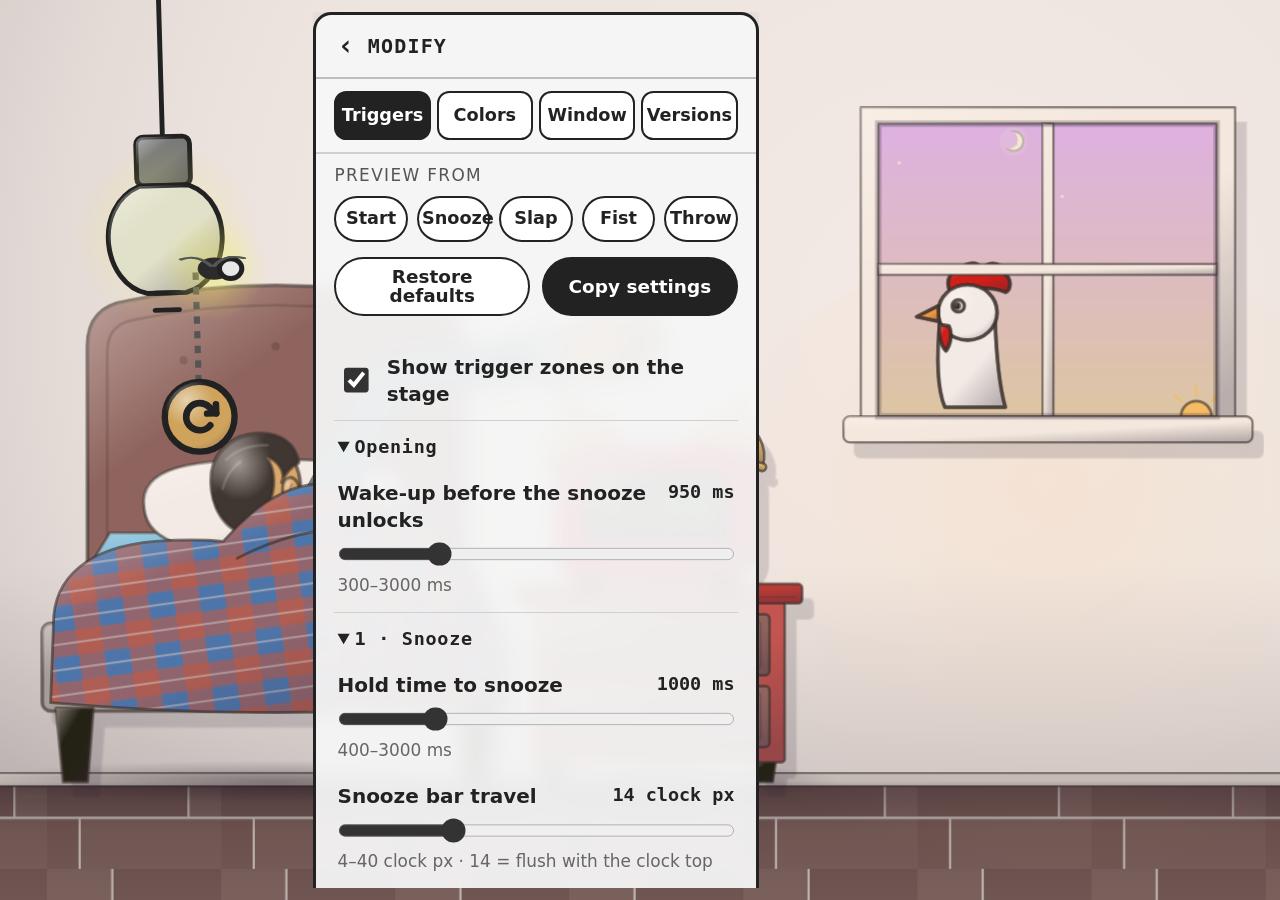
==== commit d60f5fa5: "Hand and fist show the back of the hand (palm toward the wall) Undo the vertical flip. Thumb back al" ====
--- a/index.html
+++ b/index.html
@@ -10,7 +10,7 @@
     // Pages updates. Ask for the current version (never cached); if this copy is older,
     // reload under a fresh address so the new page and files load.
     (function () {
-      var PAGE_V = '20261021d';
+      var PAGE_V = '20261021e';
       try {
         fetch('version.json', { cache: 'no-store' }).then(function (r) { return r.ok ? r.json() : null; }).then(function (j) {
           if (!j || !j.v || j.v === PAGE_V) return;
@@ -23,7 +23,7 @@
     })();
   </script>
   <link rel="icon" href="assets/img/favicon.svg" type="image/svg+xml">
-  <link rel="stylesheet" href="css/style.css?v=20261021d">
+  <link rel="stylesheet" href="css/style.css?v=20261021e">
 </head>
 <body>
 
@@ -291,31 +291,36 @@
         <path id="armCrease" fill="none" stroke="#6f6f6f" stroke-width="2.5" stroke-linecap="round"/>
       </g>
       <g id="hand" data-shade="">
-        <!-- the reaching hand, thumb on the near (lower) side so it reads as the sleeper's top hand;
-             drawn thumb-up and flipped here -->
-        <g transform="translate(32 40) scale(1 -1)">
+        <!-- back of the right hand (palm toward the wall), reaching to the right: thumb along the top,
+             fingernails and knuckles showing -->
+        <g transform="translate(32 40)">
           <g id="fingers">
-            <g transform="rotate(-5 36 -15.5)"><path class="col-skin" d="M36 -21.0 L76.0 -20.1 C83.0 -20.1 83.0 -10.9 76.0 -10.9 L36 -10.0 Z" fill="#d0d0d0" stroke="#222" stroke-width="2.5" stroke-linejoin="round"/><path d="M62.7 -18.7 q1.5 3.2 0 6.5" fill="none" stroke="#222" stroke-opacity=".35" stroke-width="1.6" stroke-linecap="round"/></g>
-            <g transform="rotate(-1.5 37 -4.5)"><path class="col-skin" d="M37 -10.2 L80.7 -9.3 C88.0 -9.3 88.0 0.3 80.7 0.3 L37 1.2 Z" fill="#d0d0d0" stroke="#222" stroke-width="2.5" stroke-linejoin="round"/><path d="M66.0 -7.9 q1.5 3.4 0 6.8" fill="none" stroke="#222" stroke-opacity=".35" stroke-width="1.6" stroke-linecap="round"/></g>
-            <g transform="rotate(2.5 36 6.5)"><path class="col-skin" d="M36 1.0 L77.0 1.9 C84.0 1.9 84.0 11.1 77.0 11.1 L36 12.0 Z" fill="#d0d0d0" stroke="#222" stroke-width="2.5" stroke-linejoin="round"/><path d="M63.3 3.3 q1.5 3.2 0 6.5" fill="none" stroke="#222" stroke-opacity=".35" stroke-width="1.6" stroke-linecap="round"/></g>
-            <g transform="rotate(7 34 16)"><path class="col-skin" d="M34 11.0 L66.5 11.8 C73.0 11.8 73.0 20.2 66.5 20.2 L34 21.0 Z" fill="#d0d0d0" stroke="#222" stroke-width="2.5" stroke-linejoin="round"/><path d="M56.0 13.1 q1.5 2.9 0 5.9" fill="none" stroke="#222" stroke-opacity=".35" stroke-width="1.6" stroke-linecap="round"/></g>
+            <g transform="rotate(-5 36 -15.5)"><path class="col-skin" d="M36 -21.0 L76.0 -20.1 C83.0 -20.1 83.0 -10.9 76.0 -10.9 L36 -10.0 Z" fill="#d0d0d0" stroke="#222" stroke-width="2.5" stroke-linejoin="round"/><rect x="71.5" y="-18.4" width="8.6" height="5.7" rx="2.5" fill="#fff" fill-opacity=".45" stroke="#222" stroke-opacity=".35" stroke-width="1.2"/><path d="M56.7 -17.6 q2 2.1 0 4.2" fill="none" stroke="#222" stroke-opacity=".22" stroke-width="1.3" stroke-linecap="round"/></g>
+            <g transform="rotate(-1.5 37 -4.5)"><path class="col-skin" d="M37 -10.2 L80.7 -9.3 C88.0 -9.3 88.0 0.3 80.7 0.3 L37 1.2 Z" fill="#d0d0d0" stroke="#222" stroke-width="2.5" stroke-linejoin="round"/><rect x="76.1" y="-7.5" width="9.0" height="6.0" rx="2.7" fill="#fff" fill-opacity=".45" stroke="#222" stroke-opacity=".35" stroke-width="1.2"/><path d="M59.5 -6.7 q2 2.2 0 4.3" fill="none" stroke="#222" stroke-opacity=".22" stroke-width="1.3" stroke-linecap="round"/></g>
+            <g transform="rotate(2.5 36 6.5)"><path class="col-skin" d="M36 1.0 L77.0 1.9 C84.0 1.9 84.0 11.1 77.0 11.1 L36 12.0 Z" fill="#d0d0d0" stroke="#222" stroke-width="2.5" stroke-linejoin="round"/><rect x="72.5" y="3.6" width="8.6" height="5.7" rx="2.5" fill="#fff" fill-opacity=".45" stroke="#222" stroke-opacity=".35" stroke-width="1.2"/><path d="M57.2 4.4 q2 2.1 0 4.2" fill="none" stroke="#222" stroke-opacity=".22" stroke-width="1.3" stroke-linecap="round"/></g>
+            <g transform="rotate(7 34 16)"><path class="col-skin" d="M34 11.0 L66.5 11.8 C73.0 11.8 73.0 20.2 66.5 20.2 L34 21.0 Z" fill="#d0d0d0" stroke="#222" stroke-width="2.5" stroke-linejoin="round"/><rect x="62.5" y="13.4" width="7.8" height="5.2" rx="2.3" fill="#fff" fill-opacity=".45" stroke="#222" stroke-opacity=".35" stroke-width="1.2"/><path d="M51.1 14.1 q2 1.9 0 3.8" fill="none" stroke="#222" stroke-opacity=".22" stroke-width="1.3" stroke-linecap="round"/></g>
           </g>
           <path class="col-skin" d="M-6 -18 C8 -22 28 -24 42 -21 C49 -19 51 -13 50 -5 L50 11 C50 18 46 22 39 23 C26 24 8 21 -6 18 Z" fill="#d0d0d0" stroke="#222" stroke-width="2.5" stroke-linejoin="round"/>
-          <path d="M6 -10 Q24 -15 40 -15 M6 1 Q24 -1 42 -4 M6 11 Q24 12 40 7" fill="none" stroke="#222" stroke-opacity=".12" stroke-width="1.4" stroke-linecap="round"/>
+          <path d="M42 -15 q3 2 2 5 M45 -4 q3 2 2 5 M44 7 q3 2 2 5" fill="none" stroke="#222" stroke-opacity=".3" stroke-width="1.5" stroke-linecap="round"/>
+          <path d="M14 -6 L38 -12 M14 2 L40 -2 M14 10 L38 8" fill="none" stroke="#222" stroke-opacity=".09" stroke-width="1.4" stroke-linecap="round"/>
           <path class="col-skin" d="M2 -14 C9 -24 21 -28 33 -29 C39 -29.5 41 -24 36 -22 C27 -20 19 -16 14 -9 Z" fill="#d0d0d0" stroke="#222" stroke-width="2.5" stroke-linejoin="round"/>
+          <rect x="31" y="-28.5" width="7" height="4.6" rx="2.2" transform="rotate(-6 34 -26)" fill="#fff" fill-opacity=".45" stroke="#222" stroke-opacity=".35" stroke-width="1.2"/>
           <path class="col-cuff" d="M-27 -24 Q-16 -27 -5 -24 Q-2 0 -5 24 Q-16 27 -27 24 Q-30 0 -27 -24 Z" fill="#6f6f6f" stroke="#222" stroke-width="2.5" stroke-linejoin="round"/>
           <path d="M-22 -18 q-2 18 0 36" fill="none" stroke="#fff" stroke-opacity=".18" stroke-width="2" stroke-linecap="round"/>
         </g>
       </g>
       <g id="fist" data-shade="" opacity="0">
-        <!-- the same hand curled into a fist: knuckles to the right, thumb wrapped across the front (flipped to match) -->
-        <g transform="translate(30 32) scale(1 -1)">
+        <!-- the same hand curled into a fist, seen from the back: knuckles to the right, the curled
+             fingers' backs below them, the thumb tucked along the top -->
+        <g transform="translate(30 32)">
           <path class="col-skin" d="M-6 -23 C10 -28 34 -28 46 -23 C58 -17 61 15 50 22 C38 28 10 27 -6 23 Z" fill="#d0d0d0" stroke="#222" stroke-width="2.5" stroke-linejoin="round"/>
-          <path class="col-skin" d="M34 -24 C46 -26 56 -20 57 -12 C58 -6 52 -3 44 -4 Z" fill="#d0d0d0" stroke="#222" stroke-width="2.5" stroke-linejoin="round"/>
-          <path class="col-skin" d="M38 -6 C50 -8 59 -3 59 4 C59 10 51 12 43 10 Z" fill="#d0d0d0" stroke="#222" stroke-width="2.5" stroke-linejoin="round"/>
-          <path class="col-skin" d="M37 9 C49 8 58 12 57 18 C56 24 48 25 40 22 Z" fill="#d0d0d0" stroke="#222" stroke-width="2.5" stroke-linejoin="round"/>
-          <path class="col-skin" d="M6 -8 C18 -13 38 -13 46 -8 C50 -5 48 1 42 1 C30 0 18 1 8 4 Z" fill="#d0d0d0" stroke="#222" stroke-width="2.5" stroke-linejoin="round"/>
-          <path d="M14 14 q12 4 26 1" fill="none" stroke="#222" stroke-opacity=".25" stroke-width="1.6" stroke-linecap="round"/>
+          <path class="col-skin" d="M34 -22 C46 -24 56 -18 57 -10 C58 -4 52 -1 44 -2 Z" fill="#d0d0d0" stroke="#222" stroke-width="2.5" stroke-linejoin="round"/>
+          <path class="col-skin" d="M38 -4 C50 -6 59 -1 59 6 C59 12 51 14 43 12 Z" fill="#d0d0d0" stroke="#222" stroke-width="2.5" stroke-linejoin="round"/>
+          <path class="col-skin" d="M37 11 C49 10 57 14 56 20 C55 25 47 26 40 23 Z" fill="#d0d0d0" stroke="#222" stroke-width="2.5" stroke-linejoin="round"/>
+          <path d="M45 -21 q3 3 2 7 M48 -3 q3 3 2 7 M47 12 q3 3 2 6" fill="none" stroke="#222" stroke-opacity=".3" stroke-width="1.5" stroke-linecap="round"/>
+          <path d="M12 -8 L36 -12 M12 2 L38 0 M12 12 L36 12" fill="none" stroke="#222" stroke-opacity=".09" stroke-width="1.4" stroke-linecap="round"/>
+          <path class="col-skin" d="M4 -22 C14 -30 30 -32 40 -28 C44 -26 42 -21 37 -21 C28 -21 18 -19 10 -16 Z" fill="#d0d0d0" stroke="#222" stroke-width="2.5" stroke-linejoin="round"/>
+          <rect x="35" y="-29" width="6.5" height="4.4" rx="2.1" fill="#fff" fill-opacity=".45" stroke="#222" stroke-opacity=".35" stroke-width="1.2"/>
           <path class="col-cuff" d="M-25 -25 Q-14 -28 -3 -25 Q0 0 -3 25 Q-14 28 -25 25 Q-28 0 -25 -25 Z" fill="#6f6f6f" stroke="#222" stroke-width="2.5" stroke-linejoin="round"/>
           <path d="M-20 -19 q-2 19 0 38" fill="none" stroke="#fff" stroke-opacity=".18" stroke-width="2" stroke-linecap="round"/>
         </g>
@@ -376,14 +381,14 @@
   </svg>
 </button>
 
-<script src="js/config.js?v=20261021d"></script>
-<script src="js/audio.js?v=20261021d"></script>
-<script src="js/scene.js?v=20261021d"></script>
-<script src="js/look.js?v=20261021d"></script>
-<script src="js/rounds.js?v=20261021d"></script>
-<script src="js/main.js?v=20261021d"></script>
-<script src="js/sky.js?v=20261021d"></script>
-<script src="js/versions.js?v=20261021d"></script>
-<script src="js/panel.js?v=20261021d"></script>
+<script src="js/config.js?v=20261021e"></script>
+<script src="js/audio.js?v=20261021e"></script>
+<script src="js/scene.js?v=20261021e"></script>
+<script src="js/look.js?v=20261021e"></script>
+<script src="js/rounds.js?v=20261021e"></script>
+<script src="js/main.js?v=20261021e"></script>
+<script src="js/sky.js?v=20261021e"></script>
+<script src="js/versions.js?v=20261021e"></script>
+<script src="js/panel.js?v=20261021e"></script>
 </body>
 </html>
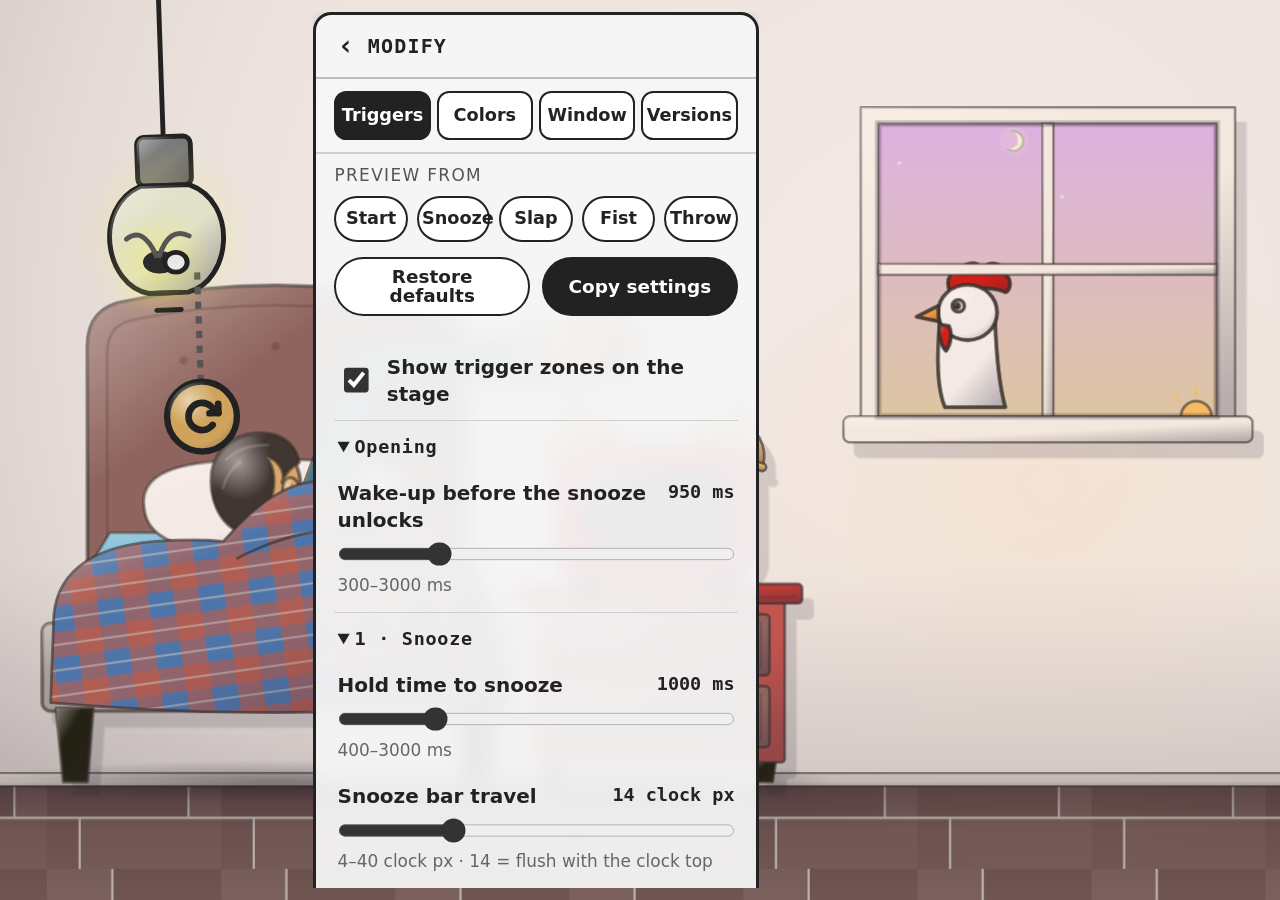
==== commit f6f27985: "Thumb sits behind the hand, lying forward along the index finger (hand and fist) Co-Authored-By: Cla" ====
--- a/index.html
+++ b/index.html
@@ -10,7 +10,7 @@
     // Pages updates. Ask for the current version (never cached); if this copy is older,
     // reload under a fresh address so the new page and files load.
     (function () {
-      var PAGE_V = '20261021e';
+      var PAGE_V = '20261021f';
       try {
         fetch('version.json', { cache: 'no-store' }).then(function (r) { return r.ok ? r.json() : null; }).then(function (j) {
           if (!j || !j.v || j.v === PAGE_V) return;
@@ -23,7 +23,7 @@
     })();
   </script>
   <link rel="icon" href="assets/img/favicon.svg" type="image/svg+xml">
-  <link rel="stylesheet" href="css/style.css?v=20261021e">
+  <link rel="stylesheet" href="css/style.css?v=20261021f">
 </head>
 <body>
 
@@ -294,6 +294,9 @@
         <!-- back of the right hand (palm toward the wall), reaching to the right: thumb along the top,
              fingernails and knuckles showing -->
         <g transform="translate(32 40)">
+          <!-- thumb: on the far side of the hand, lying forward along the index finger; only its top edge and tip show -->
+          <path class="col-skin" d="M2 -12 C10 -22 24 -27 40 -29.5 C47 -30.5 51 -26 47 -22.5 C38 -20 26 -17 16 -10 Z" fill="#d0d0d0" stroke="#222" stroke-width="2.5" stroke-linejoin="round"/>
+          <rect x="39.5" y="-30" width="7" height="4.4" rx="2.1" transform="rotate(-9 43 -28)" fill="#fff" fill-opacity=".45" stroke="#222" stroke-opacity=".35" stroke-width="1.2"/>
           <g id="fingers">
             <g transform="rotate(-5 36 -15.5)"><path class="col-skin" d="M36 -21.0 L76.0 -20.1 C83.0 -20.1 83.0 -10.9 76.0 -10.9 L36 -10.0 Z" fill="#d0d0d0" stroke="#222" stroke-width="2.5" stroke-linejoin="round"/><rect x="71.5" y="-18.4" width="8.6" height="5.7" rx="2.5" fill="#fff" fill-opacity=".45" stroke="#222" stroke-opacity=".35" stroke-width="1.2"/><path d="M56.7 -17.6 q2 2.1 0 4.2" fill="none" stroke="#222" stroke-opacity=".22" stroke-width="1.3" stroke-linecap="round"/></g>
             <g transform="rotate(-1.5 37 -4.5)"><path class="col-skin" d="M37 -10.2 L80.7 -9.3 C88.0 -9.3 88.0 0.3 80.7 0.3 L37 1.2 Z" fill="#d0d0d0" stroke="#222" stroke-width="2.5" stroke-linejoin="round"/><rect x="76.1" y="-7.5" width="9.0" height="6.0" rx="2.7" fill="#fff" fill-opacity=".45" stroke="#222" stroke-opacity=".35" stroke-width="1.2"/><path d="M59.5 -6.7 q2 2.2 0 4.3" fill="none" stroke="#222" stroke-opacity=".22" stroke-width="1.3" stroke-linecap="round"/></g>
@@ -303,24 +306,22 @@
           <path class="col-skin" d="M-6 -18 C8 -22 28 -24 42 -21 C49 -19 51 -13 50 -5 L50 11 C50 18 46 22 39 23 C26 24 8 21 -6 18 Z" fill="#d0d0d0" stroke="#222" stroke-width="2.5" stroke-linejoin="round"/>
           <path d="M42 -15 q3 2 2 5 M45 -4 q3 2 2 5 M44 7 q3 2 2 5" fill="none" stroke="#222" stroke-opacity=".3" stroke-width="1.5" stroke-linecap="round"/>
           <path d="M14 -6 L38 -12 M14 2 L40 -2 M14 10 L38 8" fill="none" stroke="#222" stroke-opacity=".09" stroke-width="1.4" stroke-linecap="round"/>
-          <path class="col-skin" d="M2 -14 C9 -24 21 -28 33 -29 C39 -29.5 41 -24 36 -22 C27 -20 19 -16 14 -9 Z" fill="#d0d0d0" stroke="#222" stroke-width="2.5" stroke-linejoin="round"/>
-          <rect x="31" y="-28.5" width="7" height="4.6" rx="2.2" transform="rotate(-6 34 -26)" fill="#fff" fill-opacity=".45" stroke="#222" stroke-opacity=".35" stroke-width="1.2"/>
           <path class="col-cuff" d="M-27 -24 Q-16 -27 -5 -24 Q-2 0 -5 24 Q-16 27 -27 24 Q-30 0 -27 -24 Z" fill="#6f6f6f" stroke="#222" stroke-width="2.5" stroke-linejoin="round"/>
           <path d="M-22 -18 q-2 18 0 36" fill="none" stroke="#fff" stroke-opacity=".18" stroke-width="2" stroke-linecap="round"/>
         </g>
       </g>
       <g id="fist" data-shade="" opacity="0">
         <!-- the same hand curled into a fist, seen from the back: knuckles to the right, the curled
-             fingers' backs below them, the thumb tucked along the top -->
+             fingers' backs below them, the thumb on the far side with its top edge showing -->
         <g transform="translate(30 32)">
+          <path class="col-skin" d="M0 -18 C10 -28 26 -32 40 -31 C47 -30.5 49 -25 44 -23 C34 -22 22 -20 12 -14 Z" fill="#d0d0d0" stroke="#222" stroke-width="2.5" stroke-linejoin="round"/>
+          <rect x="38" y="-31.5" width="6.5" height="4.2" rx="2" transform="rotate(-3 41 -29)" fill="#fff" fill-opacity=".45" stroke="#222" stroke-opacity=".35" stroke-width="1.2"/>
           <path class="col-skin" d="M-6 -23 C10 -28 34 -28 46 -23 C58 -17 61 15 50 22 C38 28 10 27 -6 23 Z" fill="#d0d0d0" stroke="#222" stroke-width="2.5" stroke-linejoin="round"/>
           <path class="col-skin" d="M34 -22 C46 -24 56 -18 57 -10 C58 -4 52 -1 44 -2 Z" fill="#d0d0d0" stroke="#222" stroke-width="2.5" stroke-linejoin="round"/>
           <path class="col-skin" d="M38 -4 C50 -6 59 -1 59 6 C59 12 51 14 43 12 Z" fill="#d0d0d0" stroke="#222" stroke-width="2.5" stroke-linejoin="round"/>
           <path class="col-skin" d="M37 11 C49 10 57 14 56 20 C55 25 47 26 40 23 Z" fill="#d0d0d0" stroke="#222" stroke-width="2.5" stroke-linejoin="round"/>
           <path d="M45 -21 q3 3 2 7 M48 -3 q3 3 2 7 M47 12 q3 3 2 6" fill="none" stroke="#222" stroke-opacity=".3" stroke-width="1.5" stroke-linecap="round"/>
           <path d="M12 -8 L36 -12 M12 2 L38 0 M12 12 L36 12" fill="none" stroke="#222" stroke-opacity=".09" stroke-width="1.4" stroke-linecap="round"/>
-          <path class="col-skin" d="M4 -22 C14 -30 30 -32 40 -28 C44 -26 42 -21 37 -21 C28 -21 18 -19 10 -16 Z" fill="#d0d0d0" stroke="#222" stroke-width="2.5" stroke-linejoin="round"/>
-          <rect x="35" y="-29" width="6.5" height="4.4" rx="2.1" fill="#fff" fill-opacity=".45" stroke="#222" stroke-opacity=".35" stroke-width="1.2"/>
           <path class="col-cuff" d="M-25 -25 Q-14 -28 -3 -25 Q0 0 -3 25 Q-14 28 -25 25 Q-28 0 -25 -25 Z" fill="#6f6f6f" stroke="#222" stroke-width="2.5" stroke-linejoin="round"/>
           <path d="M-20 -19 q-2 19 0 38" fill="none" stroke="#fff" stroke-opacity=".18" stroke-width="2" stroke-linecap="round"/>
         </g>
@@ -381,14 +382,14 @@
   </svg>
 </button>
 
-<script src="js/config.js?v=20261021e"></script>
-<script src="js/audio.js?v=20261021e"></script>
-<script src="js/scene.js?v=20261021e"></script>
-<script src="js/look.js?v=20261021e"></script>
-<script src="js/rounds.js?v=20261021e"></script>
-<script src="js/main.js?v=20261021e"></script>
-<script src="js/sky.js?v=20261021e"></script>
-<script src="js/versions.js?v=20261021e"></script>
-<script src="js/panel.js?v=20261021e"></script>
+<script src="js/config.js?v=20261021f"></script>
+<script src="js/audio.js?v=20261021f"></script>
+<script src="js/scene.js?v=20261021f"></script>
+<script src="js/look.js?v=20261021f"></script>
+<script src="js/rounds.js?v=20261021f"></script>
+<script src="js/main.js?v=20261021f"></script>
+<script src="js/sky.js?v=20261021f"></script>
+<script src="js/versions.js?v=20261021f"></script>
+<script src="js/panel.js?v=20261021f"></script>
 </body>
 </html>
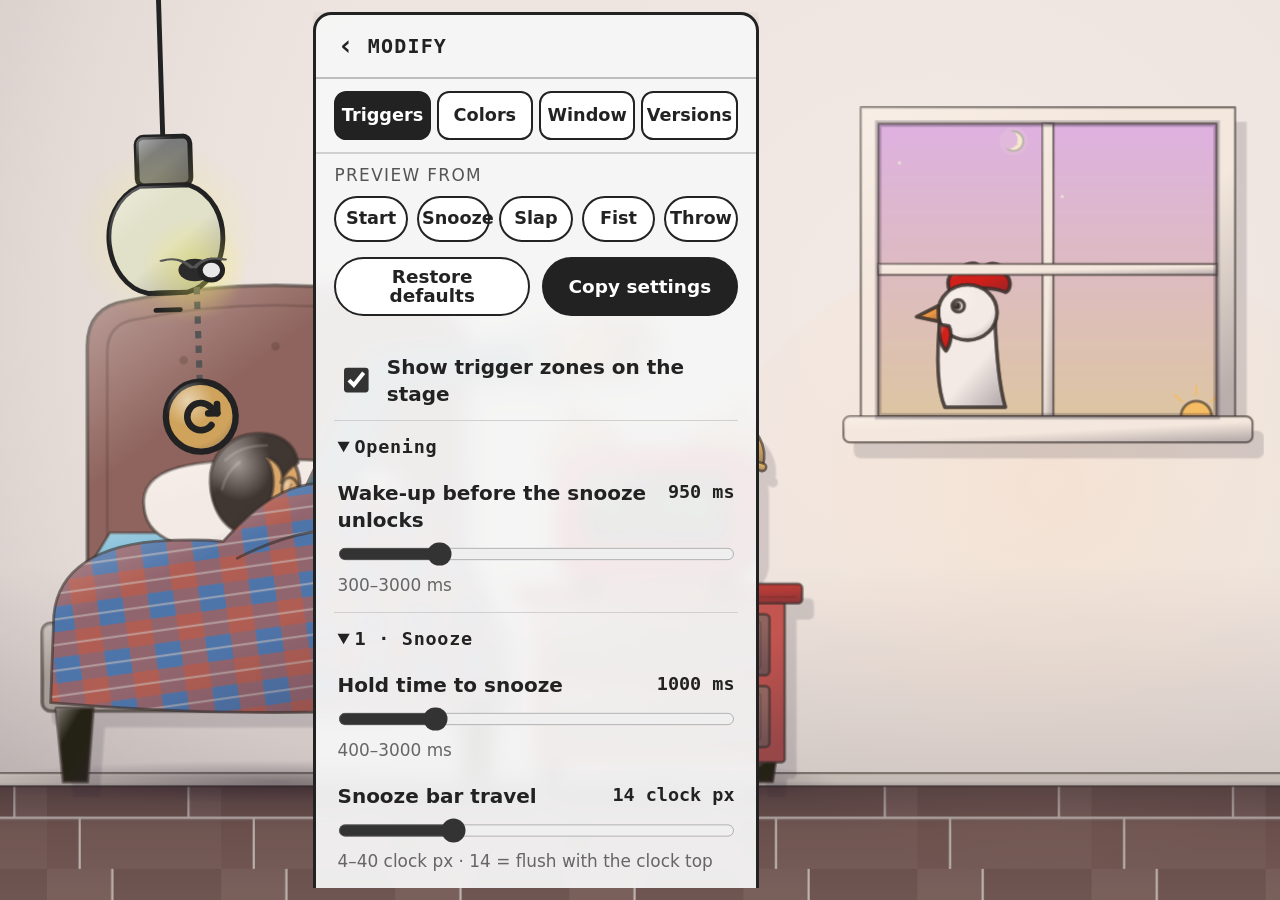
==== commit a37d176d: "Arm slips under the blanket between scenes As the hand returns to its rest spot under the covers, th" ====
--- a/index.html
+++ b/index.html
@@ -10,7 +10,7 @@
     // Pages updates. Ask for the current version (never cached); if this copy is older,
     // reload under a fresh address so the new page and files load.
     (function () {
-      var PAGE_V = '20261021f';
+      var PAGE_V = '20261021g';
       try {
         fetch('version.json', { cache: 'no-store' }).then(function (r) { return r.ok ? r.json() : null; }).then(function (j) {
           if (!j || !j.v || j.v === PAGE_V) return;
@@ -23,7 +23,7 @@
     })();
   </script>
   <link rel="icon" href="assets/img/favicon.svg" type="image/svg+xml">
-  <link rel="stylesheet" href="css/style.css?v=20261021f">
+  <link rel="stylesheet" href="css/style.css?v=20261021g">
 </head>
 <body>
 
@@ -382,14 +382,14 @@
   </svg>
 </button>
 
-<script src="js/config.js?v=20261021f"></script>
-<script src="js/audio.js?v=20261021f"></script>
-<script src="js/scene.js?v=20261021f"></script>
-<script src="js/look.js?v=20261021f"></script>
-<script src="js/rounds.js?v=20261021f"></script>
-<script src="js/main.js?v=20261021f"></script>
-<script src="js/sky.js?v=20261021f"></script>
-<script src="js/versions.js?v=20261021f"></script>
-<script src="js/panel.js?v=20261021f"></script>
+<script src="js/config.js?v=20261021g"></script>
+<script src="js/audio.js?v=20261021g"></script>
+<script src="js/scene.js?v=20261021g"></script>
+<script src="js/look.js?v=20261021g"></script>
+<script src="js/rounds.js?v=20261021g"></script>
+<script src="js/main.js?v=20261021g"></script>
+<script src="js/sky.js?v=20261021g"></script>
+<script src="js/versions.js?v=20261021g"></script>
+<script src="js/panel.js?v=20261021g"></script>
 </body>
 </html>
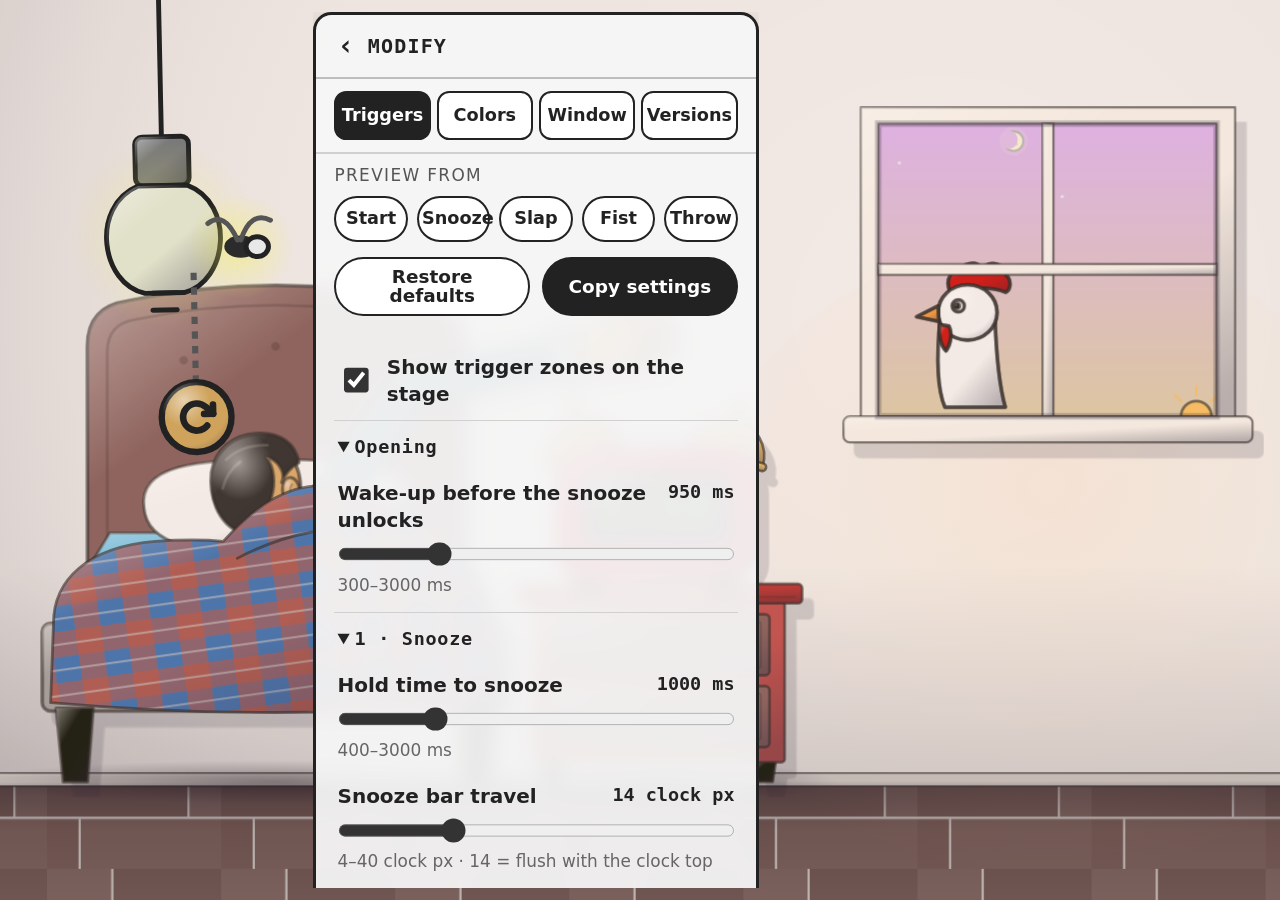
==== commit 69b21454: "Throw: the held clock stays within arm's reach The hand follows the pointer as before (so fling spee" ====
--- a/index.html
+++ b/index.html
@@ -10,7 +10,7 @@
     // Pages updates. Ask for the current version (never cached); if this copy is older,
     // reload under a fresh address so the new page and files load.
     (function () {
-      var PAGE_V = '20261021g';
+      var PAGE_V = '20261021h';
       try {
         fetch('version.json', { cache: 'no-store' }).then(function (r) { return r.ok ? r.json() : null; }).then(function (j) {
           if (!j || !j.v || j.v === PAGE_V) return;
@@ -23,7 +23,7 @@
     })();
   </script>
   <link rel="icon" href="assets/img/favicon.svg" type="image/svg+xml">
-  <link rel="stylesheet" href="css/style.css?v=20261021g">
+  <link rel="stylesheet" href="css/style.css?v=20261021h">
 </head>
 <body>
 
@@ -382,14 +382,14 @@
   </svg>
 </button>
 
-<script src="js/config.js?v=20261021g"></script>
-<script src="js/audio.js?v=20261021g"></script>
-<script src="js/scene.js?v=20261021g"></script>
-<script src="js/look.js?v=20261021g"></script>
-<script src="js/rounds.js?v=20261021g"></script>
-<script src="js/main.js?v=20261021g"></script>
-<script src="js/sky.js?v=20261021g"></script>
-<script src="js/versions.js?v=20261021g"></script>
-<script src="js/panel.js?v=20261021g"></script>
+<script src="js/config.js?v=20261021h"></script>
+<script src="js/audio.js?v=20261021h"></script>
+<script src="js/scene.js?v=20261021h"></script>
+<script src="js/look.js?v=20261021h"></script>
+<script src="js/rounds.js?v=20261021h"></script>
+<script src="js/main.js?v=20261021h"></script>
+<script src="js/sky.js?v=20261021h"></script>
+<script src="js/versions.js?v=20261021h"></script>
+<script src="js/panel.js?v=20261021h"></script>
 </body>
 </html>
